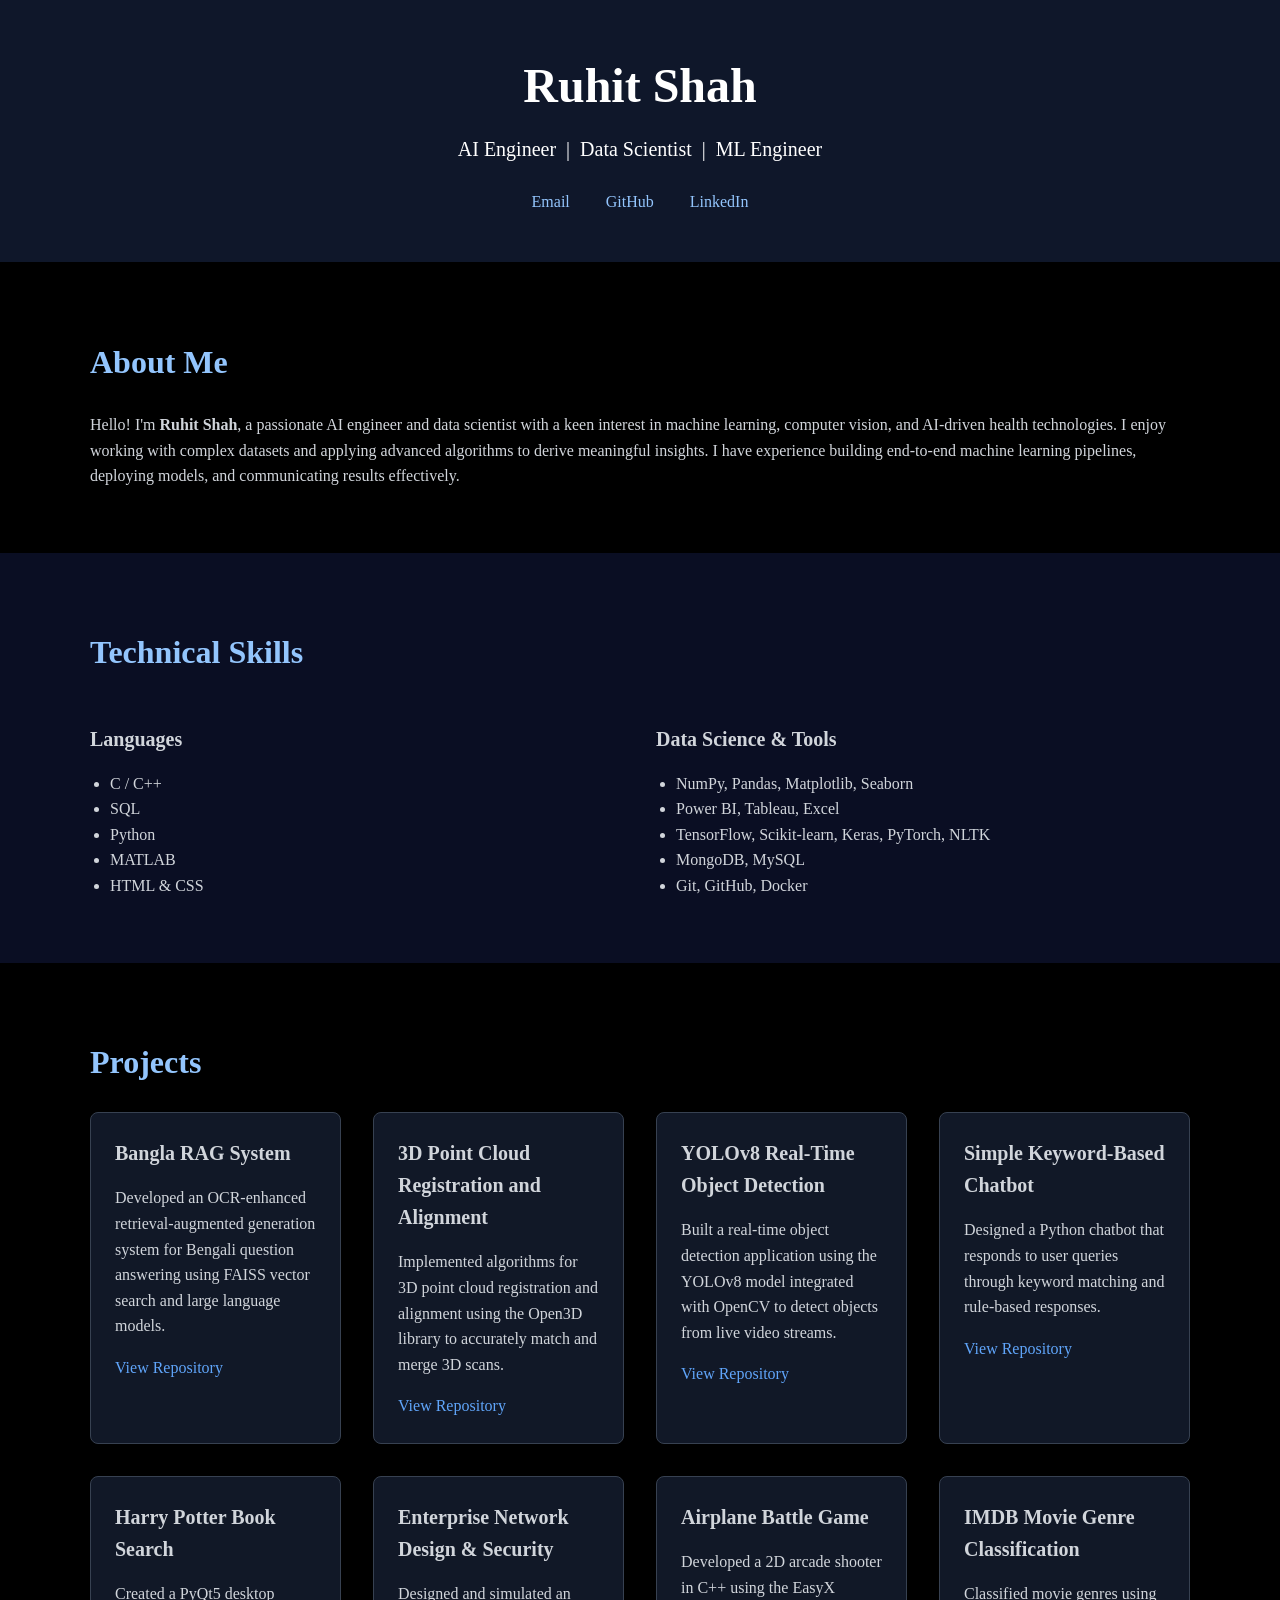
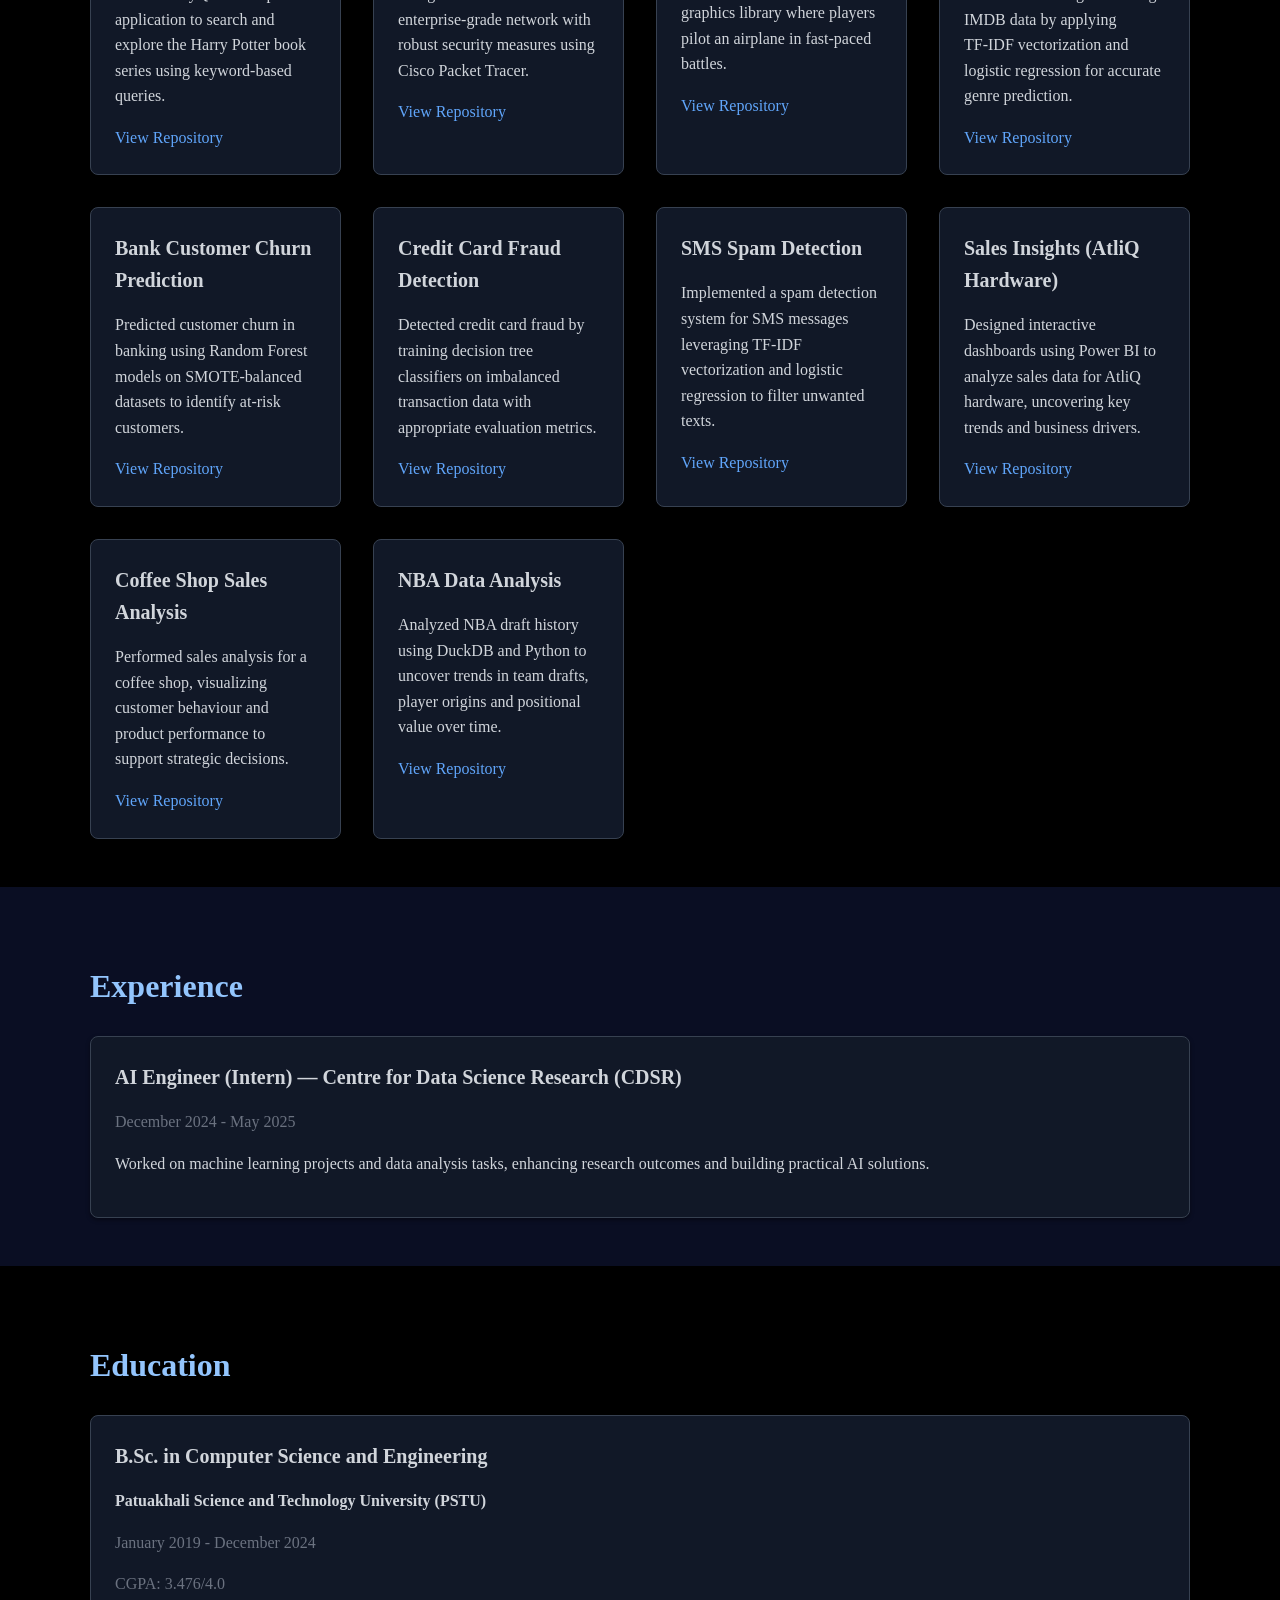
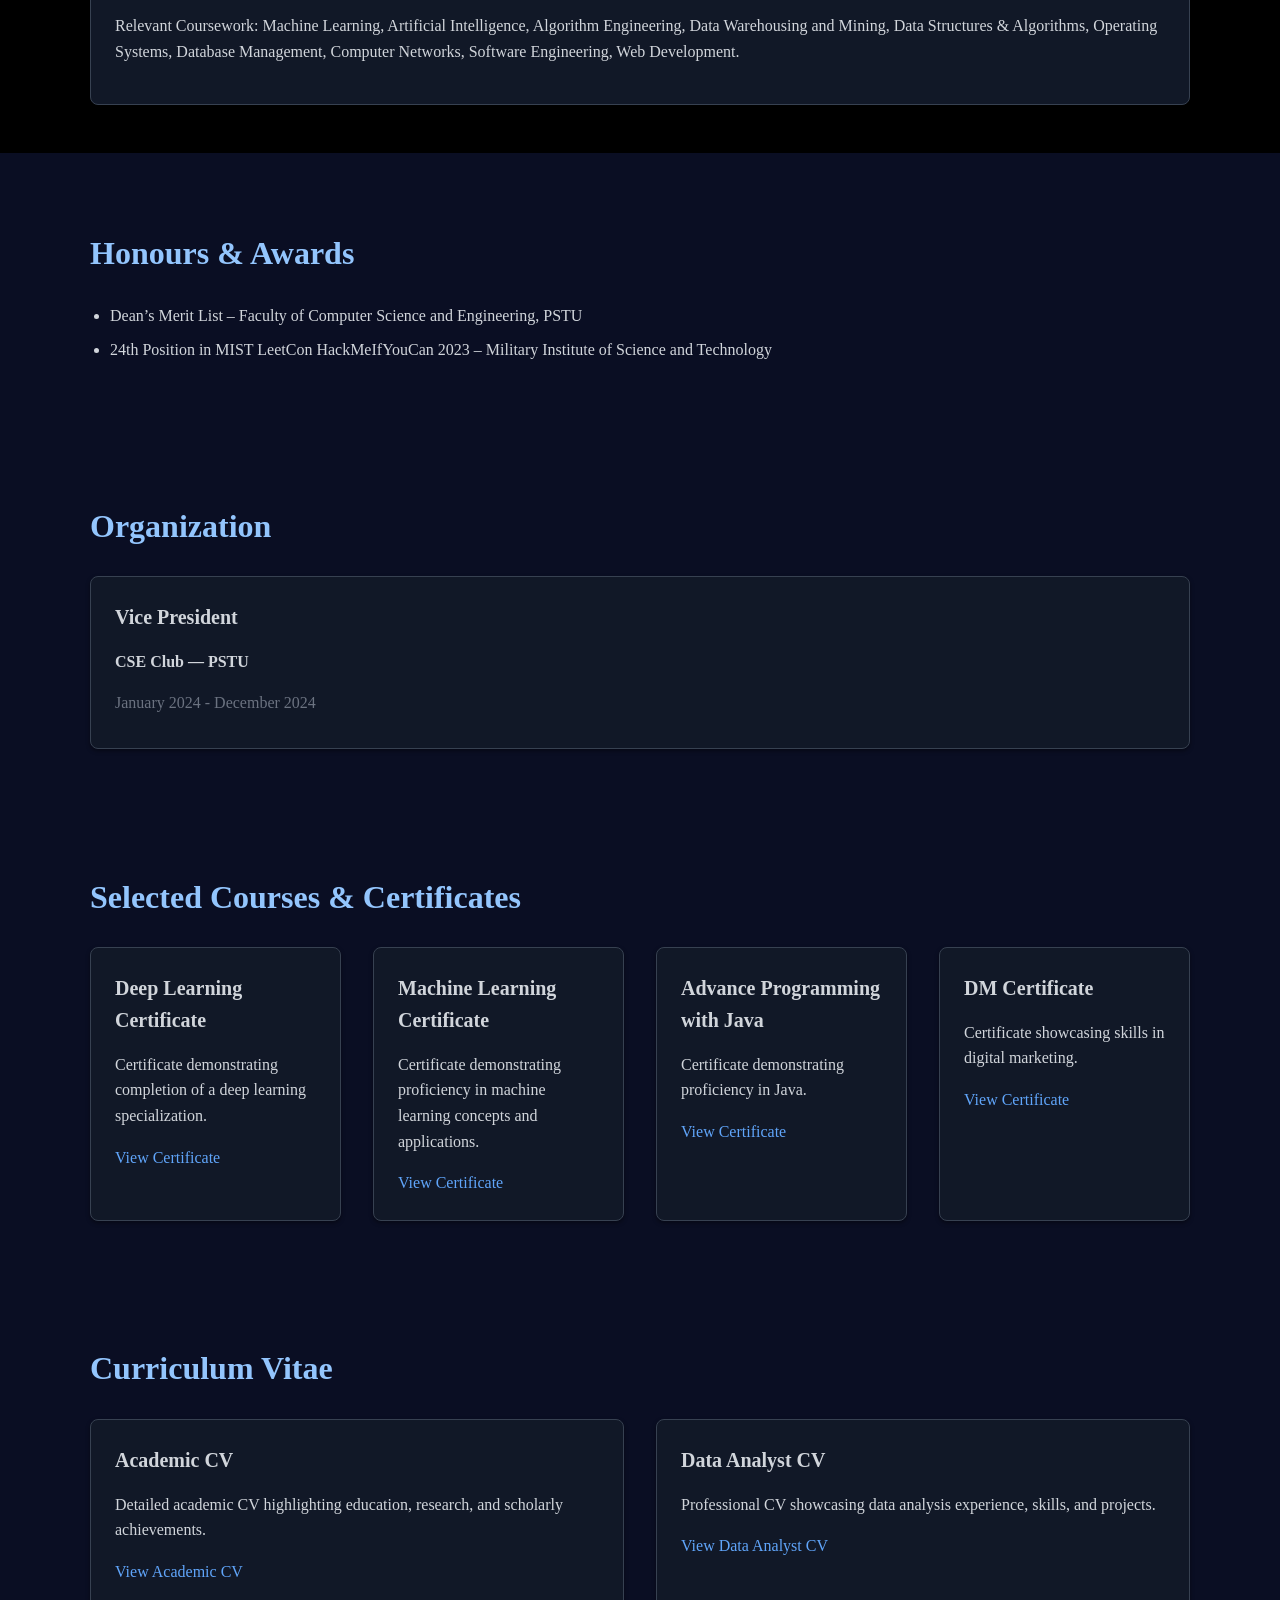
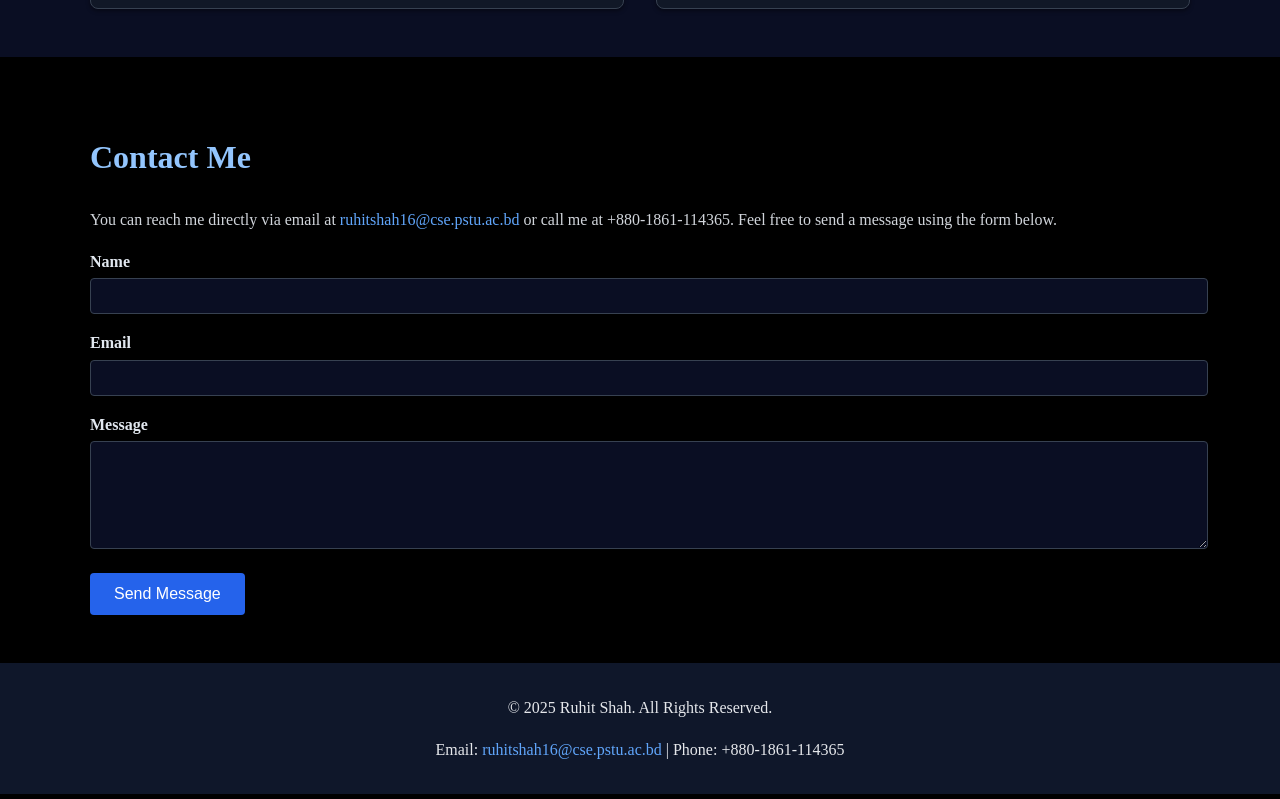
==== index.html @ ae0d6612 "Add files via upload" ====
<!DOCTYPE html>
<html lang="en">
<head>
  <meta charset="UTF-8">
  <meta name="viewport" content="width=device-width, initial-scale=1.0">
  <title>Ruhit Shah - Portfolio</title>
  <!-- Custom Stylesheet -->
  <link rel="stylesheet" href="style.css">
</head>
<body>
  <!-- Header -->
  <header>
    <div class="container">
      <h1>Ruhit Shah</h1>
      <p class="subtitle">AI Engineer &nbsp;|&nbsp; Data Scientist &nbsp;|&nbsp; ML Engineer</p>
      <div class="links">
        <a href="mailto:ruhitshah16@cse.pstu.ac.bd">Email</a>
        <a href="https://github.com/ruhitshah" target="_blank">GitHub</a>
        <!-- Replace with your LinkedIn URL if available -->
        <a href="https://www.linkedin.com/in/ruhit-shah-898071294/" target="_blank">LinkedIn</a>
      </div>
    </div>
  </header>

  <!-- About Section -->
  <section id="about">
    <div class="container">
      <h2>About Me</h2>
      <p>
        Hello! I'm <strong>Ruhit Shah</strong>, a passionate AI engineer and data scientist with a keen interest in machine learning, computer vision,
        and AI-driven health technologies. I enjoy working with complex datasets and applying advanced algorithms to derive meaningful insights.
        I have experience building end‑to‑end machine learning pipelines, deploying models, and communicating results effectively.
      </p>
    </div>
  </section>

  <!-- Skills Section -->
  <section id="skills" class="section-bg">
    <div class="container">
      <h2>Technical Skills</h2>
      <div class="skills-grid">
        <div>
          <h3>Languages</h3>
          <ul>
            <li>C / C++</li>
            <li>SQL</li>
            <li>Python</li>
            <li>MATLAB</li>
            <li>HTML &amp; CSS</li>
          </ul>
        </div>
        <div>
          <h3>Data Science &amp; Tools</h3>
          <ul>
            <li>NumPy, Pandas, Matplotlib, Seaborn</li>
            <li>Power BI, Tableau, Excel</li>
            <li>TensorFlow, Scikit‑learn, Keras, PyTorch, NLTK</li>
            <li>MongoDB, MySQL</li>
            <li>Git, GitHub, Docker</li>
          </ul>
        </div>
      </div>
    </div>
  </section>

  <!-- Projects Section -->
  <section id="projects">
    <div class="container">
      <h2>Projects</h2>
      <div class="project-grid">
        <!-- Updated project list in ascending order -->
        <!-- 1. Bangla RAG System – OCR‑Enhanced Bengali Question Answering with FAISS and LLMs -->
        <div class="project-card">
          <h3>Bangla RAG System</h3>
          <p>Developed an OCR‑enhanced retrieval‑augmented generation system for Bengali question answering using FAISS vector search and large language models.</p>
          <a href="https://github.com/ruhitshah/BanglaRAGSystem" target="_blank">View Repository</a>
        </div>
        <!-- 2. 3D Point Cloud Registration and Alignment Using Open3D -->
        <div class="project-card">
          <h3>3D Point Cloud Registration and Alignment</h3>
          <p>Implemented algorithms for 3D point cloud registration and alignment using the Open3D library to accurately match and merge 3D scans.</p>
          <a href="https://github.com/ruhitshah/Machine_Learning_Projects/tree/main/3D%20Point%20Cloud%20Registration%20and%20Alignment%20Using%20Open3D" target="_blank">View Repository</a>
        </div>
        <!-- 3. YOLOv8 Real‑Time Object Detection with OpenCV -->
        <div class="project-card">
          <h3>YOLOv8 Real‑Time Object Detection</h3>
          <p>Built a real‑time object detection application using the YOLOv8 model integrated with OpenCV to detect objects from live video streams.</p>
          <a href="https://github.com/ruhitshah/Machine_Learning_Projects/tree/main/RealTimeObjectDetection" target="_blank">View Repository</a>
        </div>
        <!-- 4. Simple Keyword‑Based Chatbot in Python -->
        <div class="project-card">
          <h3>Simple Keyword‑Based Chatbot</h3>
          <p>Designed a Python chatbot that responds to user queries through keyword matching and rule‑based responses.</p>
          <a href="https://github.com/ruhitshah/PythonProjects/tree/main/ChatbotUsingPython" target="_blank">View Repository</a>
        </div>
        <!-- 5. Harry Potter Book Search – PyQt5 Desktop Keyword Finder -->
        <div class="project-card">
          <h3>Harry Potter Book Search</h3>
          <p>Created a PyQt5 desktop application to search and explore the Harry Potter book series using keyword‑based queries.</p>
          <a href="https://github.com/ruhitshah/PythonProjects/tree/main/HarryPorterSearch" target="_blank">View Repository</a>
        </div>
        <!-- 6. Enterprise Network Design and Security Implementation using Cisco Packet Tracer -->
        <div class="project-card">
          <h3>Enterprise Network Design &amp; Security</h3>
          <p>Designed and simulated an enterprise‑grade network with robust security measures using Cisco Packet Tracer.</p>
          <a href="https://github.com/ruhitshah/NetworkingProjects" target="_blank">View Repository</a>
        </div>
        <!-- 7. Airplane Battle Game – EasyX‑Based 2D C++ Arcade Shooter -->
        <div class="project-card">
          <h3>Airplane Battle Game</h3>
          <p>Developed a 2D arcade shooter in C++ using the EasyX graphics library where players pilot an airplane in fast‑paced battles.</p>
          <a href="https://github.com/ruhitshah/2D_Games" target="_blank">View Repository</a>
        </div>
        <!-- 8. IMDB Movie Genre Classification – TF‑IDF and Logistic Regression -->
        <div class="project-card">
          <h3>IMDB Movie Genre Classification</h3>
          <p>Classified movie genres using IMDB data by applying TF‑IDF vectorization and logistic regression for accurate genre prediction.</p>
          <a href="https://github.com/ruhitshah/Machine_Learning_Projects/tree/main/MovieGenreClassification" target="_blank">View Repository</a>
        </div>
        <!-- 9. Bank Customer Churn Prediction Using Random Forest and SMOTE -->
        <div class="project-card">
          <h3>Bank Customer Churn Prediction</h3>
          <p>Predicted customer churn in banking using Random Forest models on SMOTE‑balanced datasets to identify at‑risk customers.</p>
          <a href="https://github.com/ruhitshah" target="_blank">View Repository</a>
        </div>
        <!-- 10. Credit Card Fraud Detection Using Decision Tree Classifier -->
        <div class="project-card">
          <h3>Credit Card Fraud Detection</h3>
          <p>Detected credit card fraud by training decision tree classifiers on imbalanced transaction data with appropriate evaluation metrics.</p>
          <a href="https://github.com/ruhitshah" target="_blank">View Repository</a>
        </div>
        <!-- 11. SMS Spam Detection using TF‑IDF and Logistic Regression -->
        <div class="project-card">
          <h3>SMS Spam Detection</h3>
          <p>Implemented a spam detection system for SMS messages leveraging TF‑IDF vectorization and logistic regression to filter unwanted texts.</p>
          <a href="https://github.com/ruhitshah" target="_blank">View Repository</a>
        </div>
        <!-- 12. Sales Insights (AtliQ Hardware) -->
        <div class="project-card">
          <h3>Sales Insights (AtliQ Hardware)</h3>
          <p>Designed interactive dashboards using Power BI to analyze sales data for AtliQ hardware, uncovering key trends and business drivers.</p>
          <a href="https://github.com/ruhitshah" target="_blank">View Repository</a>
        </div>
        <!-- 13. Coffee Shop Sales Analysis -->
        <div class="project-card">
          <h3>Coffee Shop Sales Analysis</h3>
          <p>Performed sales analysis for a coffee shop, visualizing customer behaviour and product performance to support strategic decisions.</p>
          <a href="https://github.com/ruhitshah" target="_blank">View Repository</a>
        </div>
        <!-- 14. NBA Data Analysis -->
        <div class="project-card">
          <h3>NBA Data Analysis</h3>
          <p>Analyzed NBA draft history using DuckDB and Python to uncover trends in team drafts, player origins and positional value over time.</p>
          <a href="https://github.com/ruhitshah" target="_blank">View Repository</a>
        </div>
      </div>
    </div>
  </section>

  <!-- Experience Section -->
  <section id="experience" class="section-bg">
    <div class="container">
      <h2>Experience</h2>
      <div class="experience-card">
        <h3>AI Engineer (Intern) — Centre for Data Science Research (CDSR)</h3>
        <p class="date">December 2024 - May 2025</p>
        <p>Worked on machine learning projects and data analysis tasks, enhancing research outcomes and building practical AI solutions.</p>
      </div>
    </div>
  </section>

  <!-- Education Section -->
  <section id="education">
    <div class="container">
      <h2>Education</h2>
      <div class="education-card">
        <h3>B.Sc. in Computer Science and Engineering</h3>
        <p class="institution">Patuakhali Science and Technology University (PSTU)</p>
        <p class="date">January 2019 - December 2024</p>
        <p class="date">CGPA: 3.476/4.0</p>
        <p>Relevant Coursework: Machine Learning, Artificial Intelligence, Algorithm Engineering, Data Warehousing and Mining, Data Structures &amp; Algorithms, Operating Systems, Database Management, Computer Networks, Software Engineering, Web Development.</p>
      </div>
    </div>
  </section>

  <!-- Awards Section -->
  <section id="awards" class="section-bg">
    <div class="container">
      <h2>Honours &amp; Awards</h2>
      <ul class="awards-list">
        <li>Dean’s Merit List – Faculty of Computer Science and Engineering, PSTU</li>
        <li>24th Position in MIST LeetCon HackMeIfYouCan 2023 – Military Institute of Science and Technology</li>
      </ul>
    </div>
  </section>

  <!-- Organization Section -->
  <section id="organization" class="section-bg">
    <div class="container">
      <h2>Organization</h2>
      <div class="education-card">
        <h3>Vice President</h3>
        <p class="institution">CSE Club — PSTU</p>
        <p class="date">January 2024 - December 2024</p>
      </div>
    </div>
  </section>



  <!-- Selected Courses & Certificates Section -->
  <section id="certificates" class="section-bg">
    <div class="container">
      <h2>Selected Courses &amp; Certificates</h2>
      <div class="project-grid">
        <div class="project-card">
          <h3>Deep Learning Certificate</h3>
          <p>Certificate demonstrating completion of a deep learning specialization.</p>
          <a href="deep_learning_certificate.pdf" target="_blank">View Certificate</a>
        </div>
        <div class="project-card">
          <h3>Machine Learning Certificate</h3>
          <p>Certificate demonstrating proficiency in machine learning concepts and applications.</p>
          <a href="machine_learning_certificate.pdf" target="_blank">View Certificate</a>
        </div>
        <div class="project-card">
          <h3>Advance Programming with Java</h3>
          <p>Certificate demonstrating proficiency in Java.</p>
          <a href="EDGE_Certificate.pdf" target="_blank">View Certificate</a>
        </div>
        <div class="project-card">
          <h3>DM Certificate</h3>
          <p>Certificate showcasing skills in digital marketing.</p>
          <a href="dm_certificate.pdf" target="_blank">View Certificate</a>
        </div>
      </div>
    </div>
  </section>

  <!-- CV Section -->
  <section id="cv" class="section-bg">
    <div class="container">
      <h2>Curriculum Vitae</h2>
      <div class="project-grid">
        <div class="project-card">
          <h3>Academic CV</h3>
          <p>Detailed academic CV highlighting education, research, and scholarly achievements.</p>
          <a href="academic_cv.pdf" target="_blank">View Academic CV</a>
        </div>
        <div class="project-card">
          <h3>Data Analyst CV</h3>
          <p>Professional CV showcasing data analysis experience, skills, and projects.</p>
          <a href="data_analyst_cv.pdf" target="_blank">View Data Analyst CV</a>
        </div>
      </div>
    </div>
  </section>

  <!-- Contact Section -->
  <section id="contact">
    <div class="container">
      <h2>Contact Me</h2>
      <p class="contact-info">You can reach me directly via email at <a href="mailto:ruhitshah16@cse.pstu.ac.bd">ruhitshah16@cse.pstu.ac.bd</a> or call me at +880-1861-114365. Feel free to send a message using the form below.</p>
      <form action="mailto:ruhitshah16@cse.pstu.ac.bd" method="post" enctype="text/plain">
        <div class="form-group">
          <label for="name">Name</label>
          <input type="text" id="name" name="name" required>
        </div>
        <div class="form-group">
          <label for="email">Email</label>
          <input type="email" id="email" name="email" required>
        </div>
        <div class="form-group">
          <label for="message">Message</label>
          <textarea id="message" name="message" rows="5" required></textarea>
        </div>
        <button type="submit">Send Message</button>
      </form>
    </div>
  </section>

  <!-- Footer -->
  <footer>
    <p>&copy; 2025 Ruhit Shah. All Rights Reserved.</p>
    <p>Email: <a href="mailto:ruhitshah16@cse.pstu.ac.bd">ruhitshah16@cse.pstu.ac.bd</a> | Phone: +880-1861-114365</p>
  </footer>
</body>
</html>
---- style.css ----
/* Base Styles */
body {
  margin: 0;
  font-family: "Times New Roman", Times, serif;
  background-color: #000;
  color: #d1d5db;
  line-height: 1.6;
}

/* Container */
.container {
  max-width: 1100px;
  margin: 0 auto;
  padding: 0 1rem;
}

/* Header */
header {
  background-color: #0f172a; /* dark blue */
  color: #ffffff;
  padding: 3rem 0;
  text-align: center;
}
header h1 {
  margin: 0;
  font-size: 3rem;
}
header .subtitle {
  margin-top: 0.5rem;
  font-size: 1.25rem;
}
header .links {
  margin-top: 1.5rem;
}
header .links a {
  color: #93c5fd;
  margin: 0 1rem;
  text-decoration: none;
  font-size: 1rem;
}
header .links a:hover {
  text-decoration: underline;
}

/* Section Styles */
section {
  padding: 3rem 0;
}
.section-bg {
  background-color: #0a0e23; /* dark background variation */
}
section h2 {
  font-size: 2rem;
  color: #93c5fd;
  margin-bottom: 1.5rem;
}
section h3 {
  font-size: 1.25rem;
  margin-bottom: 0.5rem;
}

/* Skills Grid */
.skills-grid {
  display: flex;
  flex-wrap: wrap;
  gap: 2rem;
}
.skills-grid div {
  flex: 1 1 45%;
}
.skills-grid ul {
  padding-left: 1.25rem;
}

/* Projects */
.project-grid {
  display: grid;
  grid-template-columns: repeat(auto-fit, minmax(250px, 1fr));
  gap: 2rem;
}
.project-card {
  background-color: #111827;
  border-radius: 0.5rem;
  border: 1px solid #374151;
  box-shadow: 0 2px 4px rgba(0, 0, 0, 0.4);
  padding: 1.5rem;
}
.project-card h3 {
  margin-top: 0;
  font-size: 1.25rem;
}
.project-card a {
  color: #60a5fa; /* light blue */
  text-decoration: none;
}
.project-card a:hover {
  text-decoration: underline;
}

/* Experience & Education Cards */
.experience-card,
.education-card {
  background-color: #111827;
  border-radius: 0.5rem;
  border: 1px solid #374151;
  box-shadow: 0 2px 4px rgba(0, 0, 0, 0.4);
  padding: 1.5rem;
}
.experience-card h3,
.education-card h3 {
  margin-top: 0;
  font-size: 1.25rem;
}
.institution {
  font-weight: bold;
}
.date {
  color: #6b7280; /* gray-500 */
  margin-bottom: 0.5rem;
}

/* Awards List */
.awards-list {
  list-style-type: disc;
  padding-left: 1.25rem;
}
.awards-list li {
  margin-bottom: 0.5rem;
}

/* Contact Form */
form .form-group {
  margin-bottom: 1rem;
}
form label {
  display: block;
  margin-bottom: 0.25rem;
  font-weight: bold;
  color: #e2e8f0;
}
form input,
form textarea {
  width: 100%;
  padding: 0.5rem;
  border: 1px solid #374151;
  border-radius: 0.25rem;
  font-size: 1rem;
  background-color: #0a0e23;
  color: #e5e7eb;
}
form textarea {
  resize: vertical;
}
form button {
  display: inline-block;
  background-color: #2563eb;
  color: #fff;
  padding: 0.75rem 1.5rem;
  border: none;
  border-radius: 0.25rem;
  font-size: 1rem;
  cursor: pointer;
}
form button:hover {
  background-color: #1e3a8a;
}

/* Footer */
footer {
  background-color: #0f172a;
  color: #e5e7eb;
  text-align: center;
  padding: 1rem 0;
}

/* Footer links */
footer a {
  color: #60a5fa;
  text-decoration: none;
}
footer a:hover {
  text-decoration: underline;
}

/* Contact info in contact section */
.contact-info {
  margin-bottom: 1rem;
  color: #d1d5db;
}
.contact-info a {
  color: #60a5fa;
  text-decoration: none;
}
.contact-info a:hover {
  text-decoration: underline;
}
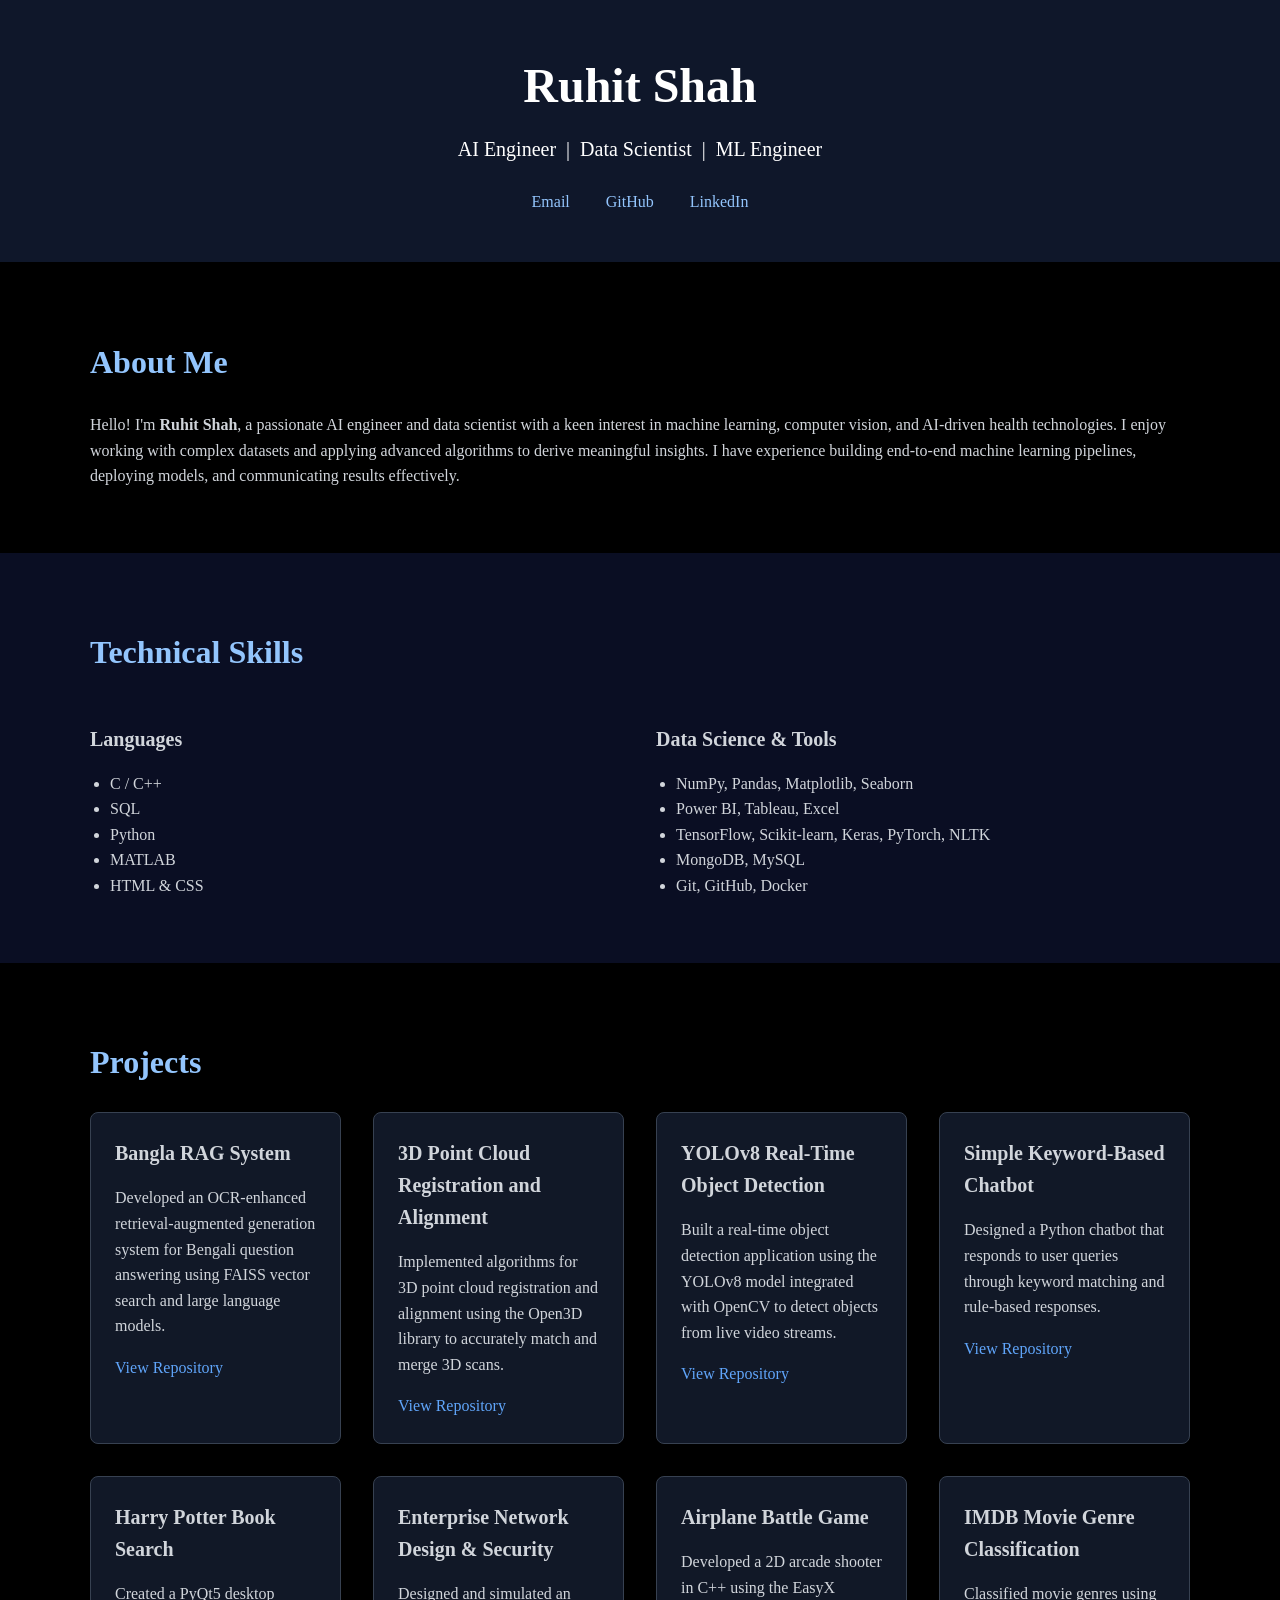
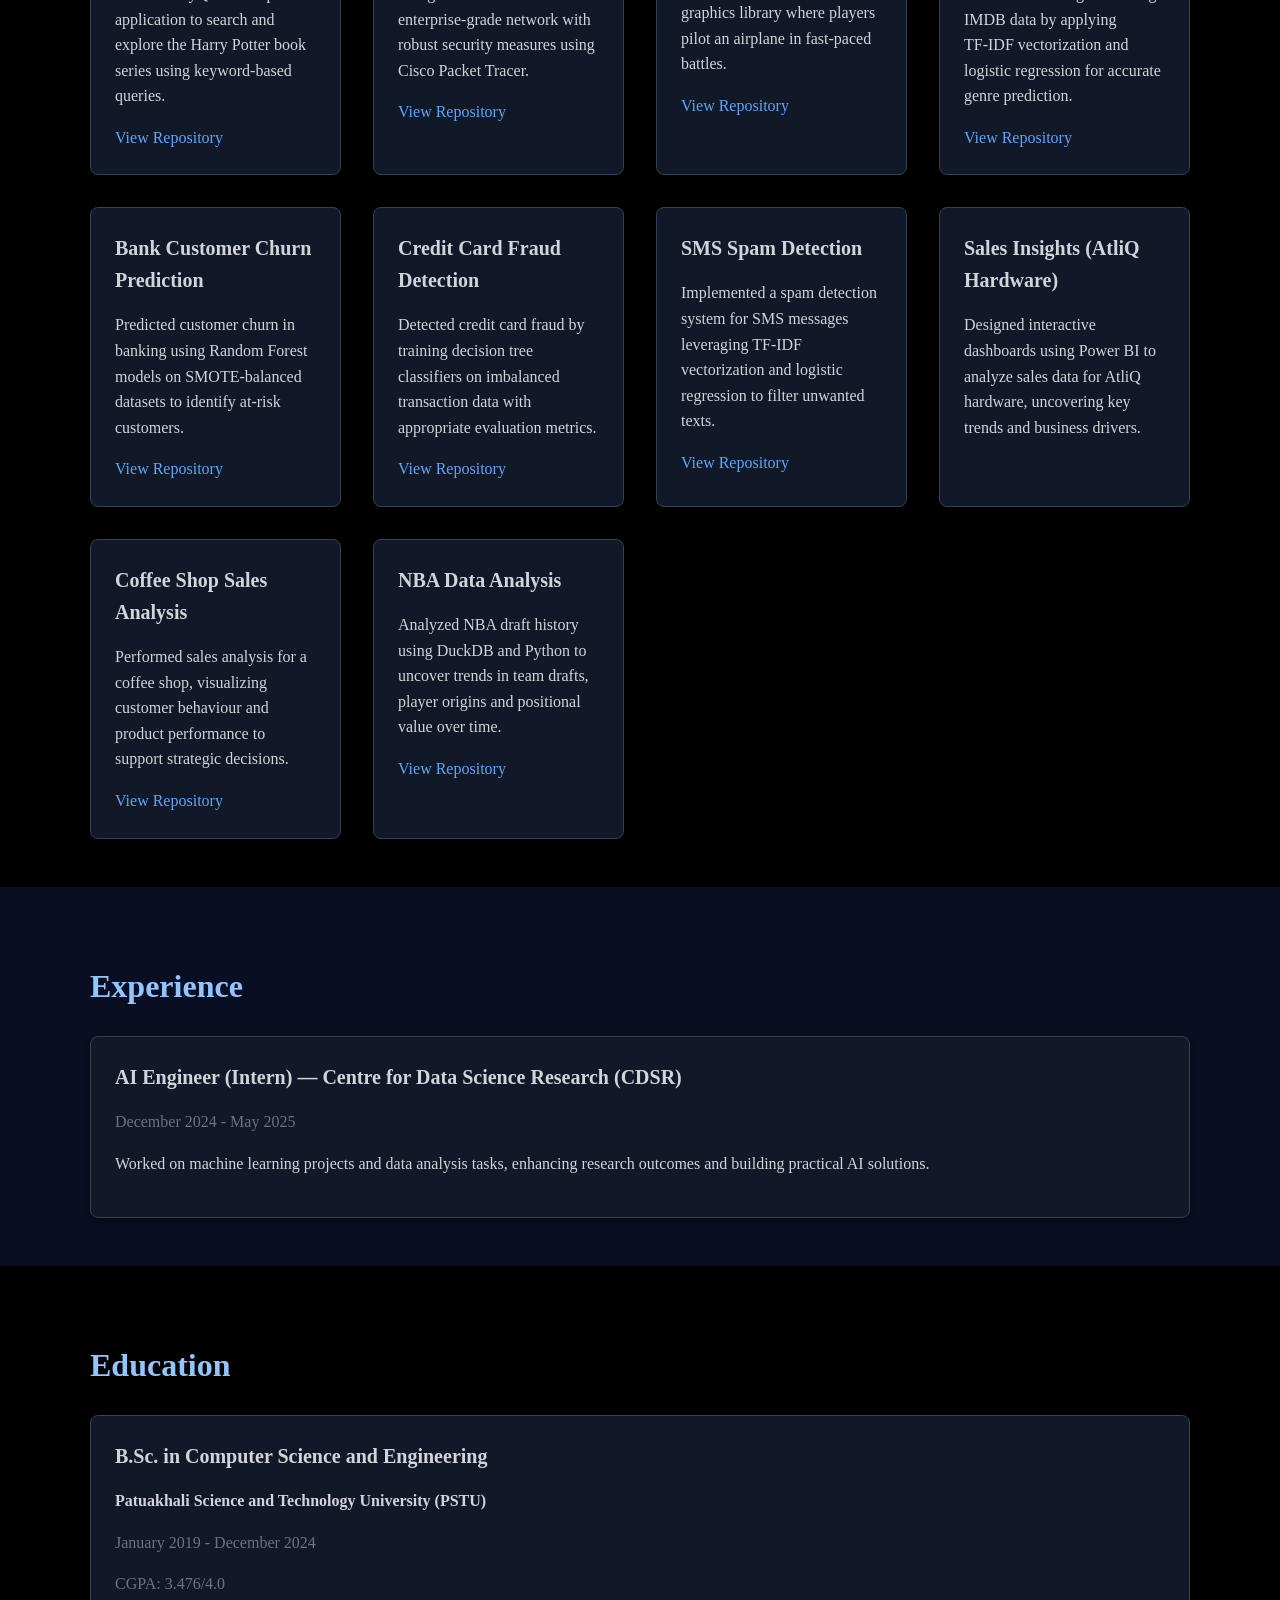
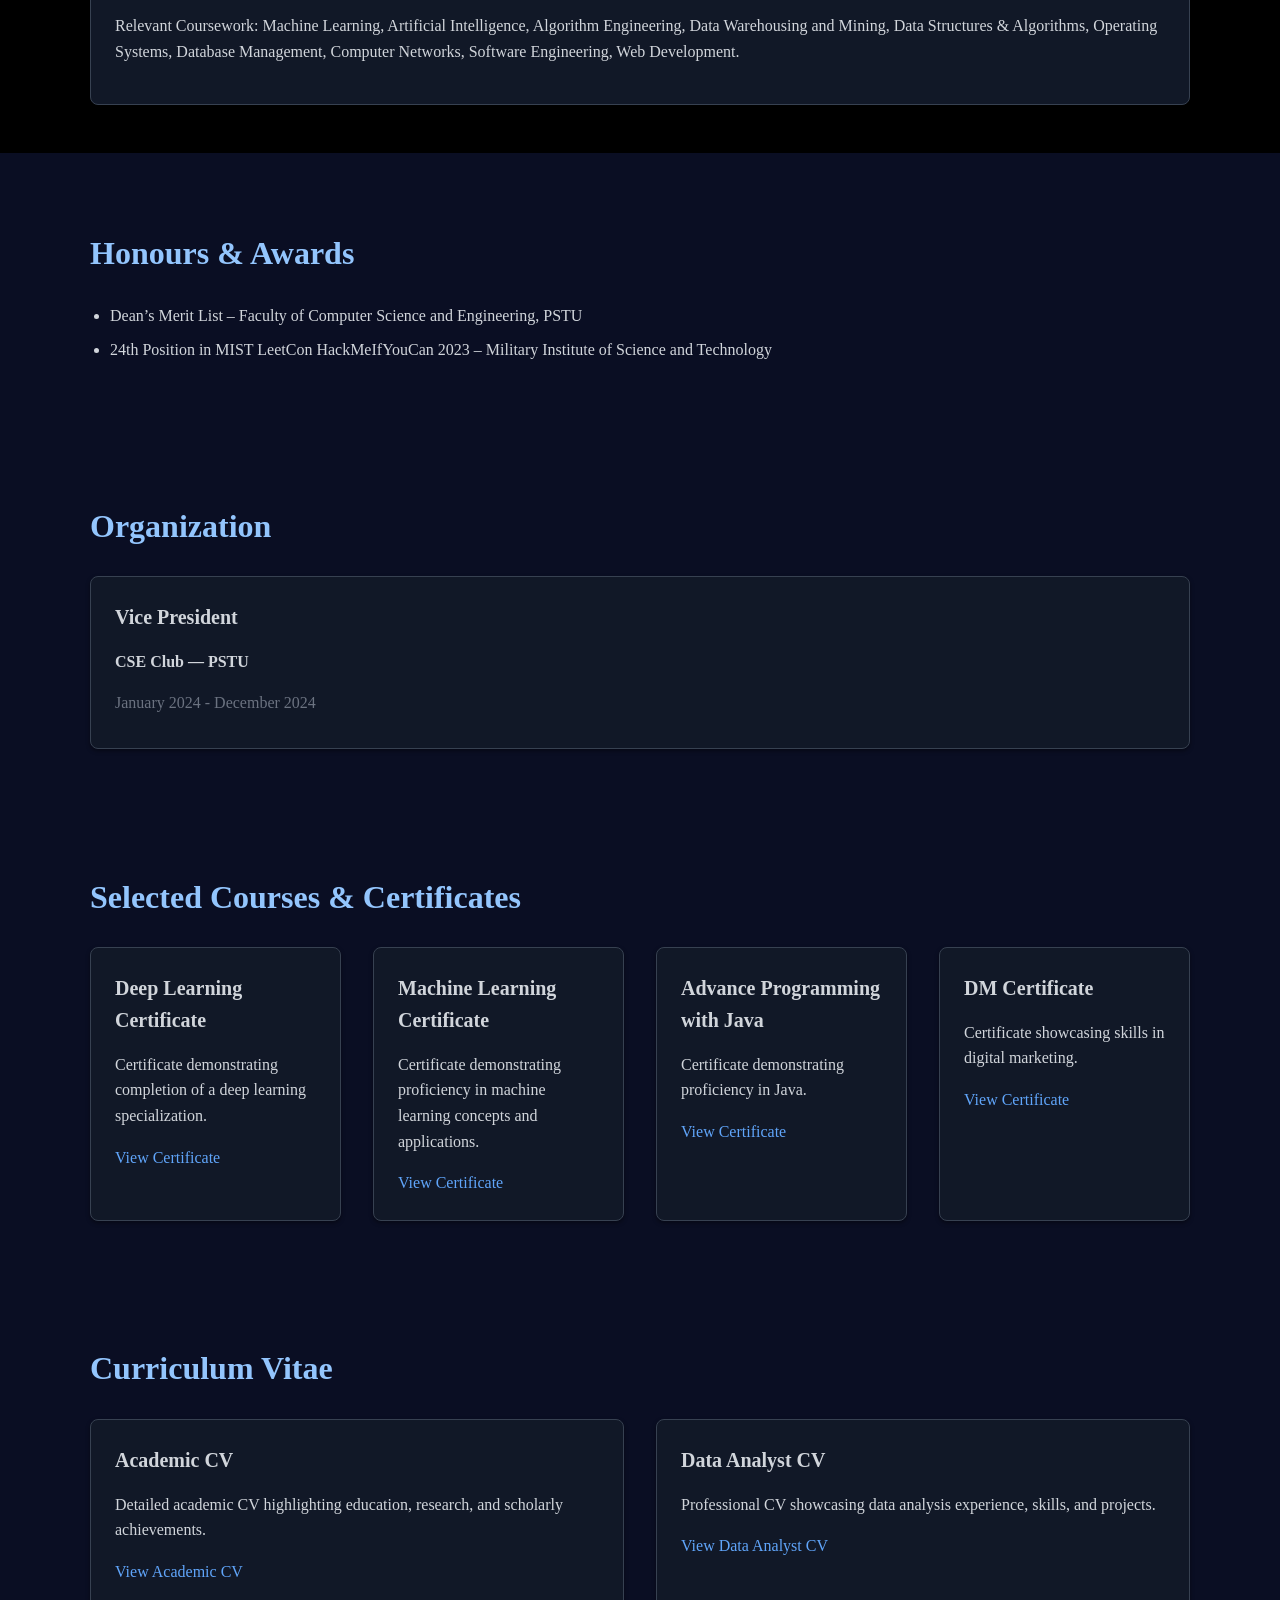
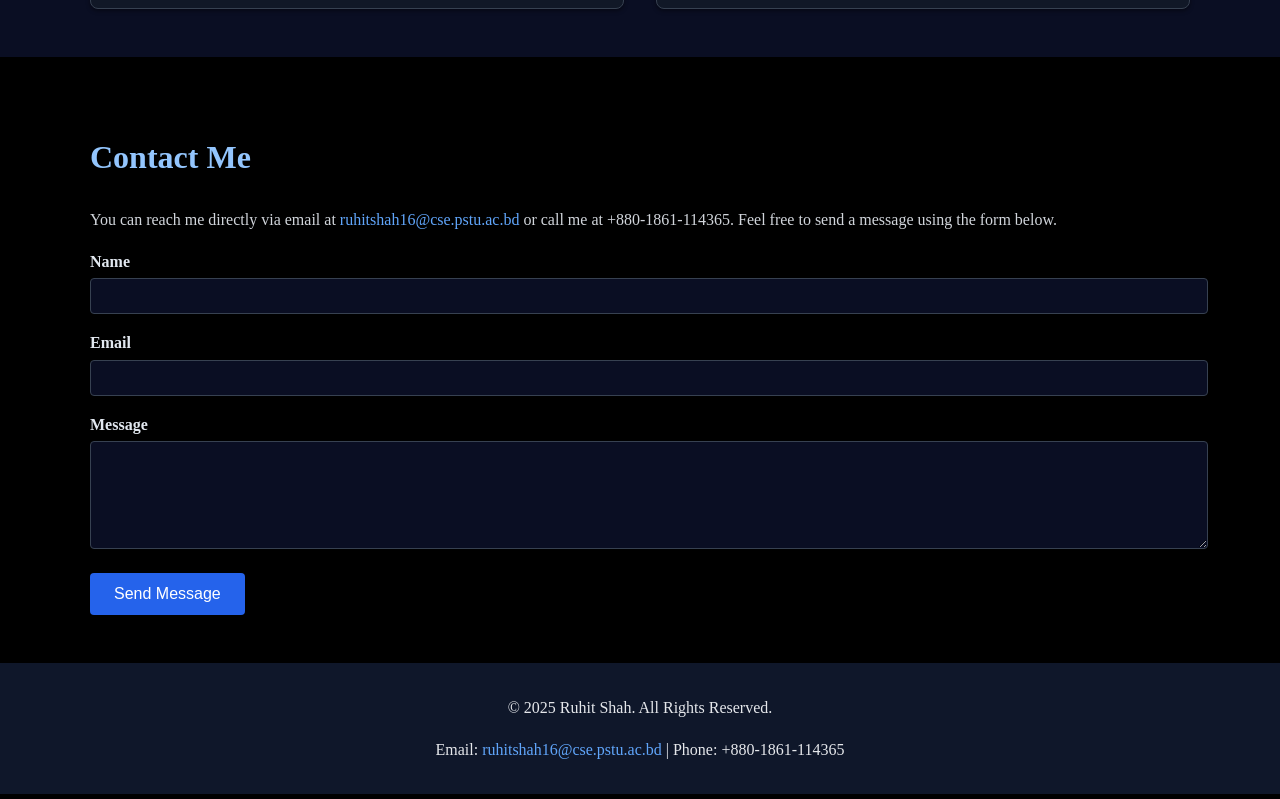
==== commit d868c450: "Update index.html" ====
--- a/index.html
+++ b/index.html
@@ -73,7 +73,7 @@
         <div class="project-card">
           <h3>Bangla RAG System</h3>
           <p>Developed an OCR‑enhanced retrieval‑augmented generation system for Bengali question answering using FAISS vector search and large language models.</p>
-          <a href="https://github.com/ruhitshah/BanglaRAGSystem" target="_blank">View Repository</a>
+          <a href="https://github.com/ruhitshah/10ms" target="_blank">View Repository</a>
         </div>
         <!-- 2. 3D Point Cloud Registration and Alignment Using Open3D -->
         <div class="project-card">
@@ -121,37 +121,37 @@
         <div class="project-card">
           <h3>Bank Customer Churn Prediction</h3>
           <p>Predicted customer churn in banking using Random Forest models on SMOTE‑balanced datasets to identify at‑risk customers.</p>
-          <a href="https://github.com/ruhitshah" target="_blank">View Repository</a>
+          <a href="https://github.com/ruhitshah/Machine_Learning_Projects/tree/main/BankCustomerChurnPrediction" target="_blank">View Repository</a>
         </div>
         <!-- 10. Credit Card Fraud Detection Using Decision Tree Classifier -->
         <div class="project-card">
           <h3>Credit Card Fraud Detection</h3>
           <p>Detected credit card fraud by training decision tree classifiers on imbalanced transaction data with appropriate evaluation metrics.</p>
-          <a href="https://github.com/ruhitshah" target="_blank">View Repository</a>
+          <a href="https://github.com/ruhitshah/Machine_Learning_Projects/tree/main/CreditCardFraudDetection" target="_blank">View Repository</a>
         </div>
         <!-- 11. SMS Spam Detection using TF‑IDF and Logistic Regression -->
         <div class="project-card">
           <h3>SMS Spam Detection</h3>
           <p>Implemented a spam detection system for SMS messages leveraging TF‑IDF vectorization and logistic regression to filter unwanted texts.</p>
-          <a href="https://github.com/ruhitshah" target="_blank">View Repository</a>
+          <a href="https://github.com/ruhitshah/Machine_Learning_Projects/tree/main/SMSSpamDetection" target="_blank">View Repository</a>
         </div>
         <!-- 12. Sales Insights (AtliQ Hardware) -->
         <div class="project-card">
           <h3>Sales Insights (AtliQ Hardware)</h3>
           <p>Designed interactive dashboards using Power BI to analyze sales data for AtliQ hardware, uncovering key trends and business drivers.</p>
-          <a href="https://github.com/ruhitshah" target="_blank">View Repository</a>
+        
         </div>
         <!-- 13. Coffee Shop Sales Analysis -->
         <div class="project-card">
           <h3>Coffee Shop Sales Analysis</h3>
           <p>Performed sales analysis for a coffee shop, visualizing customer behaviour and product performance to support strategic decisions.</p>
-          <a href="https://github.com/ruhitshah" target="_blank">View Repository</a>
+          <a href="https://github.com/ruhitshah/Machine_Learning_Projects/tree/main/CoffeeShopDataAnalysis" target="_blank">View Repository</a>
         </div>
         <!-- 14. NBA Data Analysis -->
         <div class="project-card">
           <h3>NBA Data Analysis</h3>
           <p>Analyzed NBA draft history using DuckDB and Python to uncover trends in team drafts, player origins and positional value over time.</p>
-          <a href="https://github.com/ruhitshah" target="_blank">View Repository</a>
+          <a href="https://github.com/ruhitshah/Data_Analysis_Project/blob/main/NBA_Draft-Over%20the%20Years" target="_blank">View Repository</a>
         </div>
       </div>
     </div>
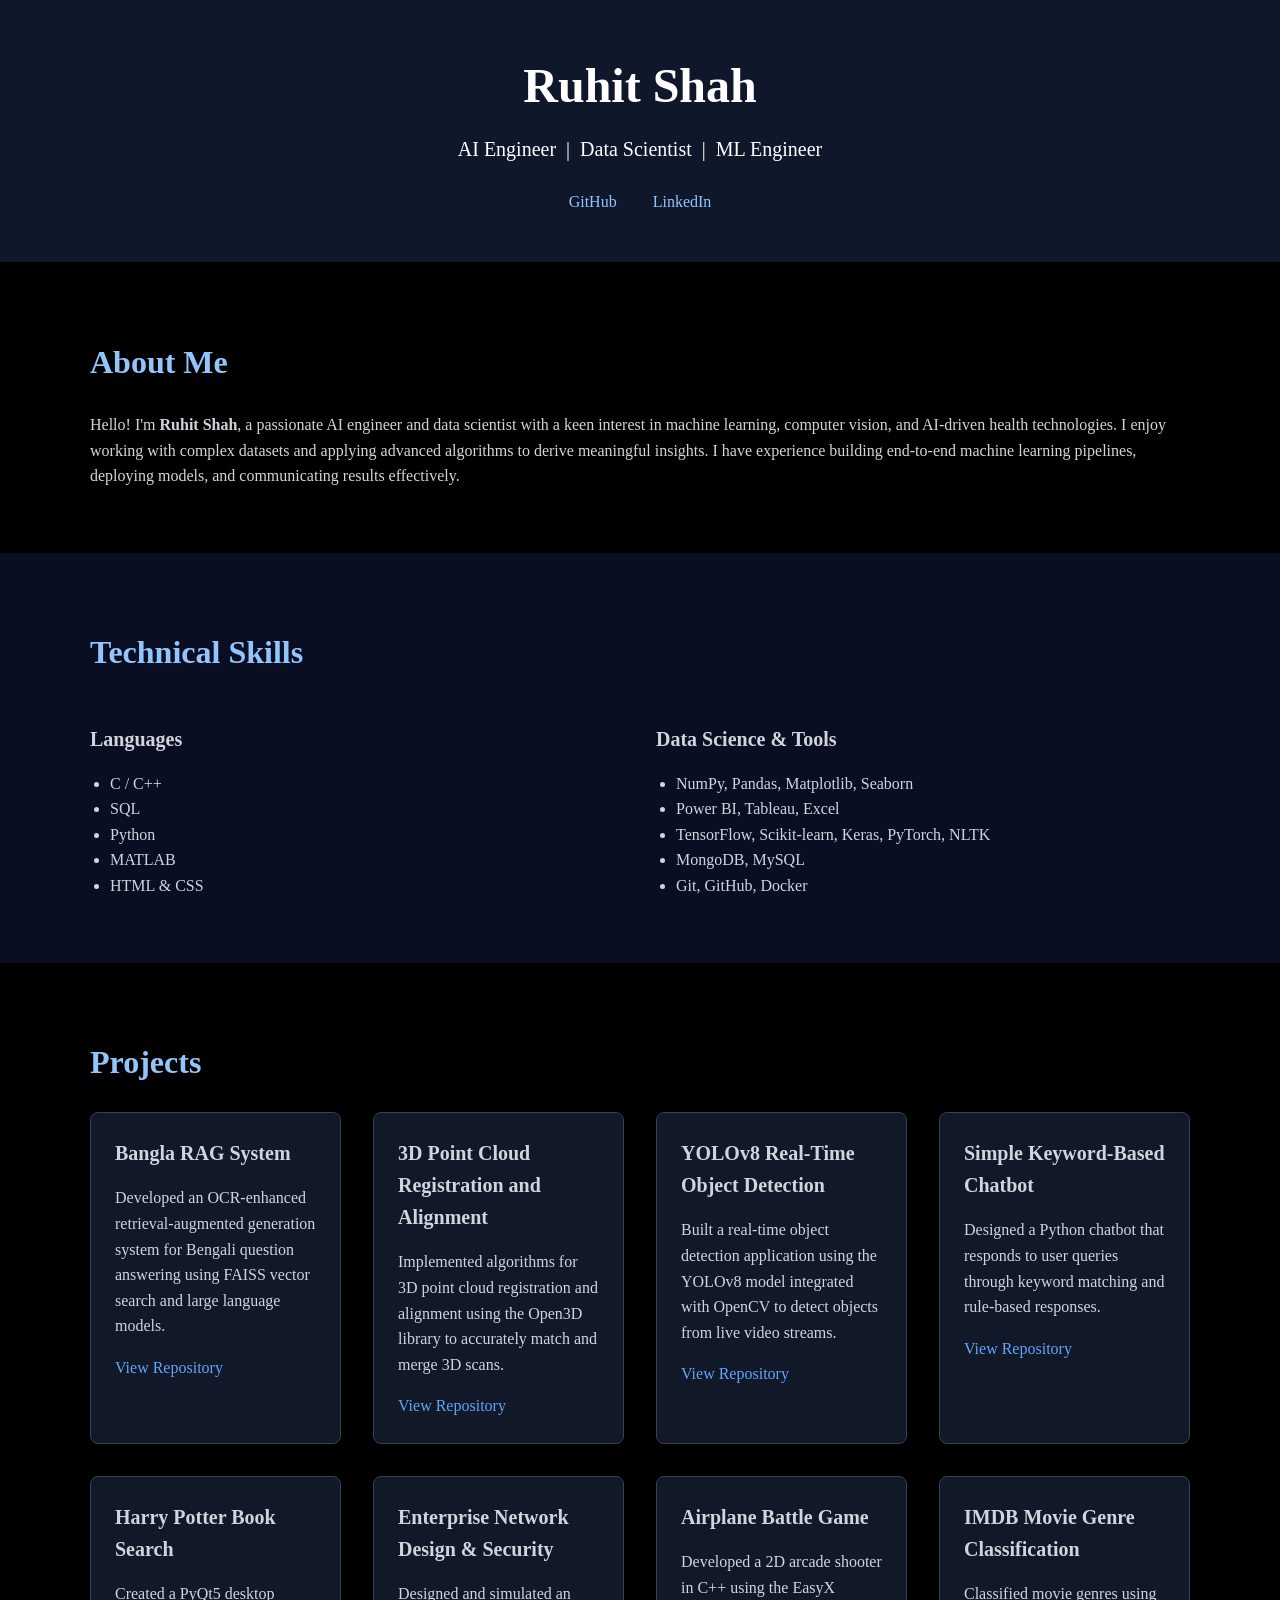
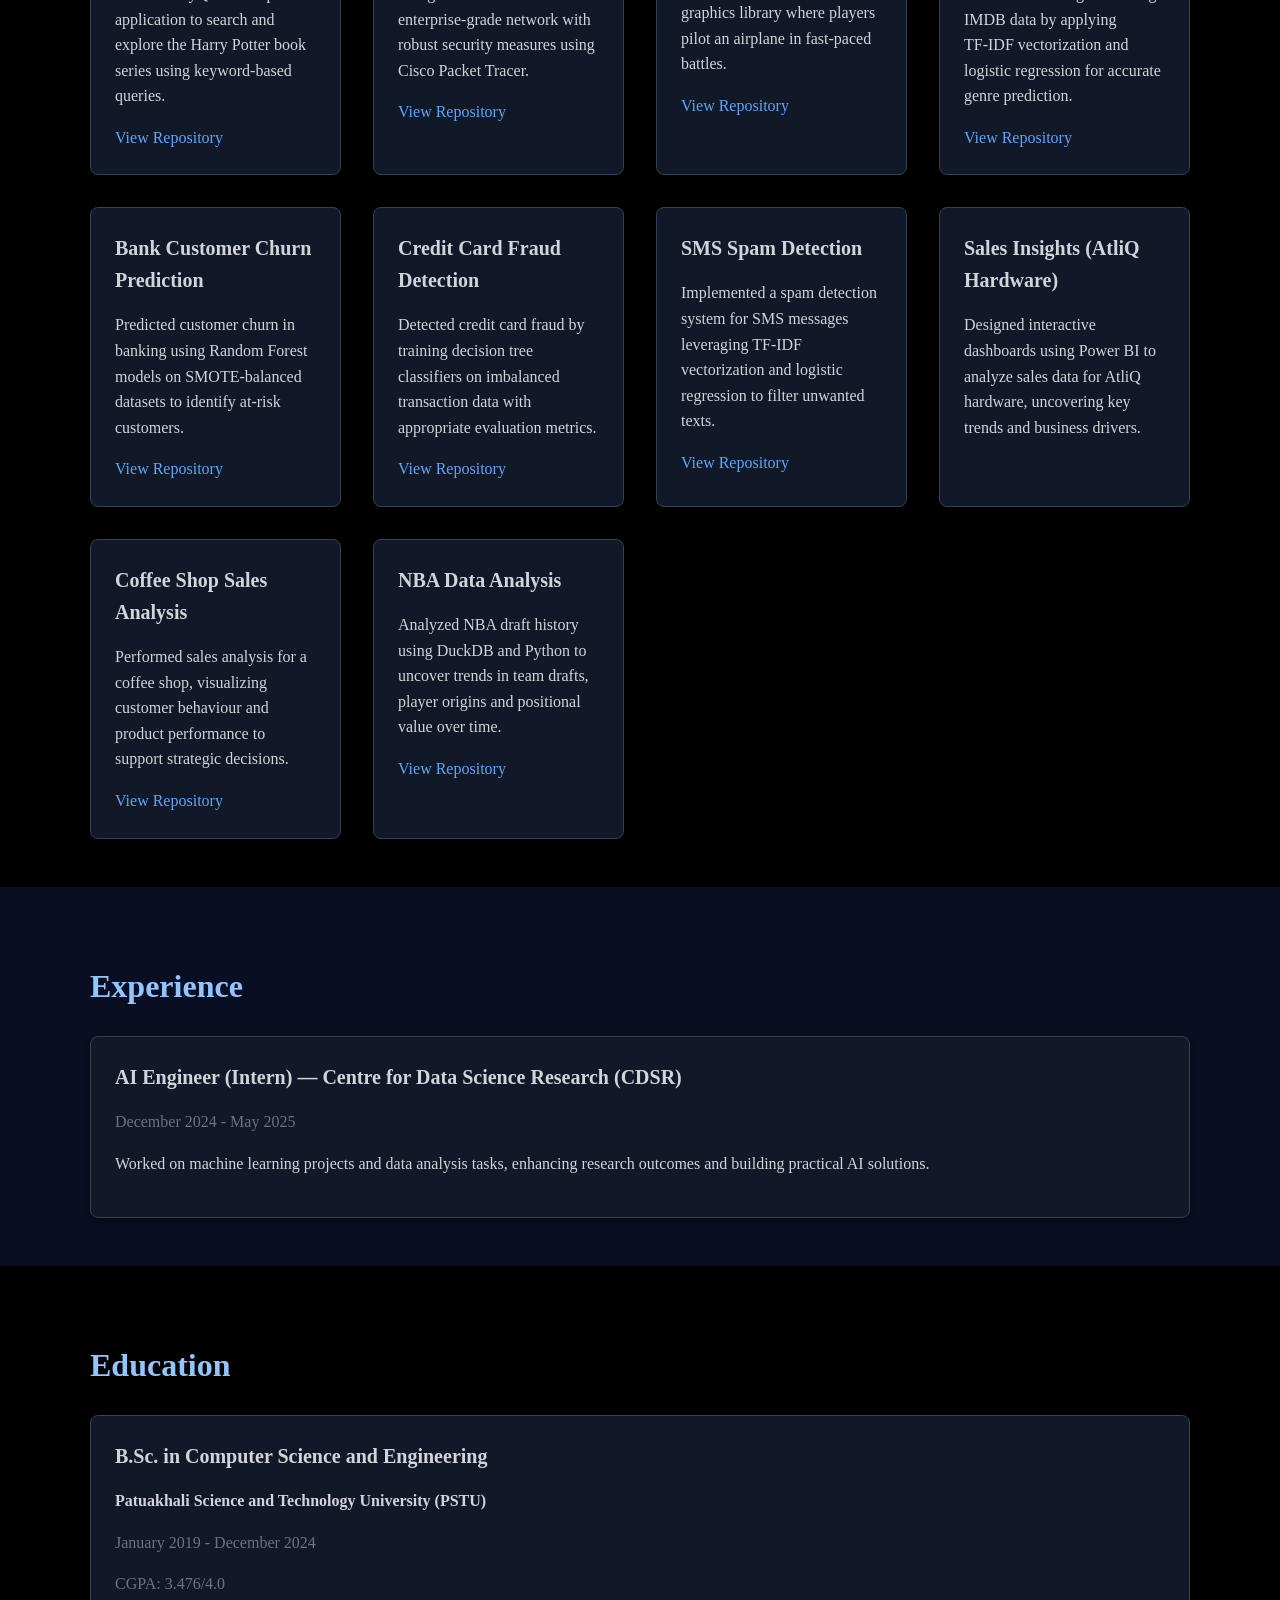
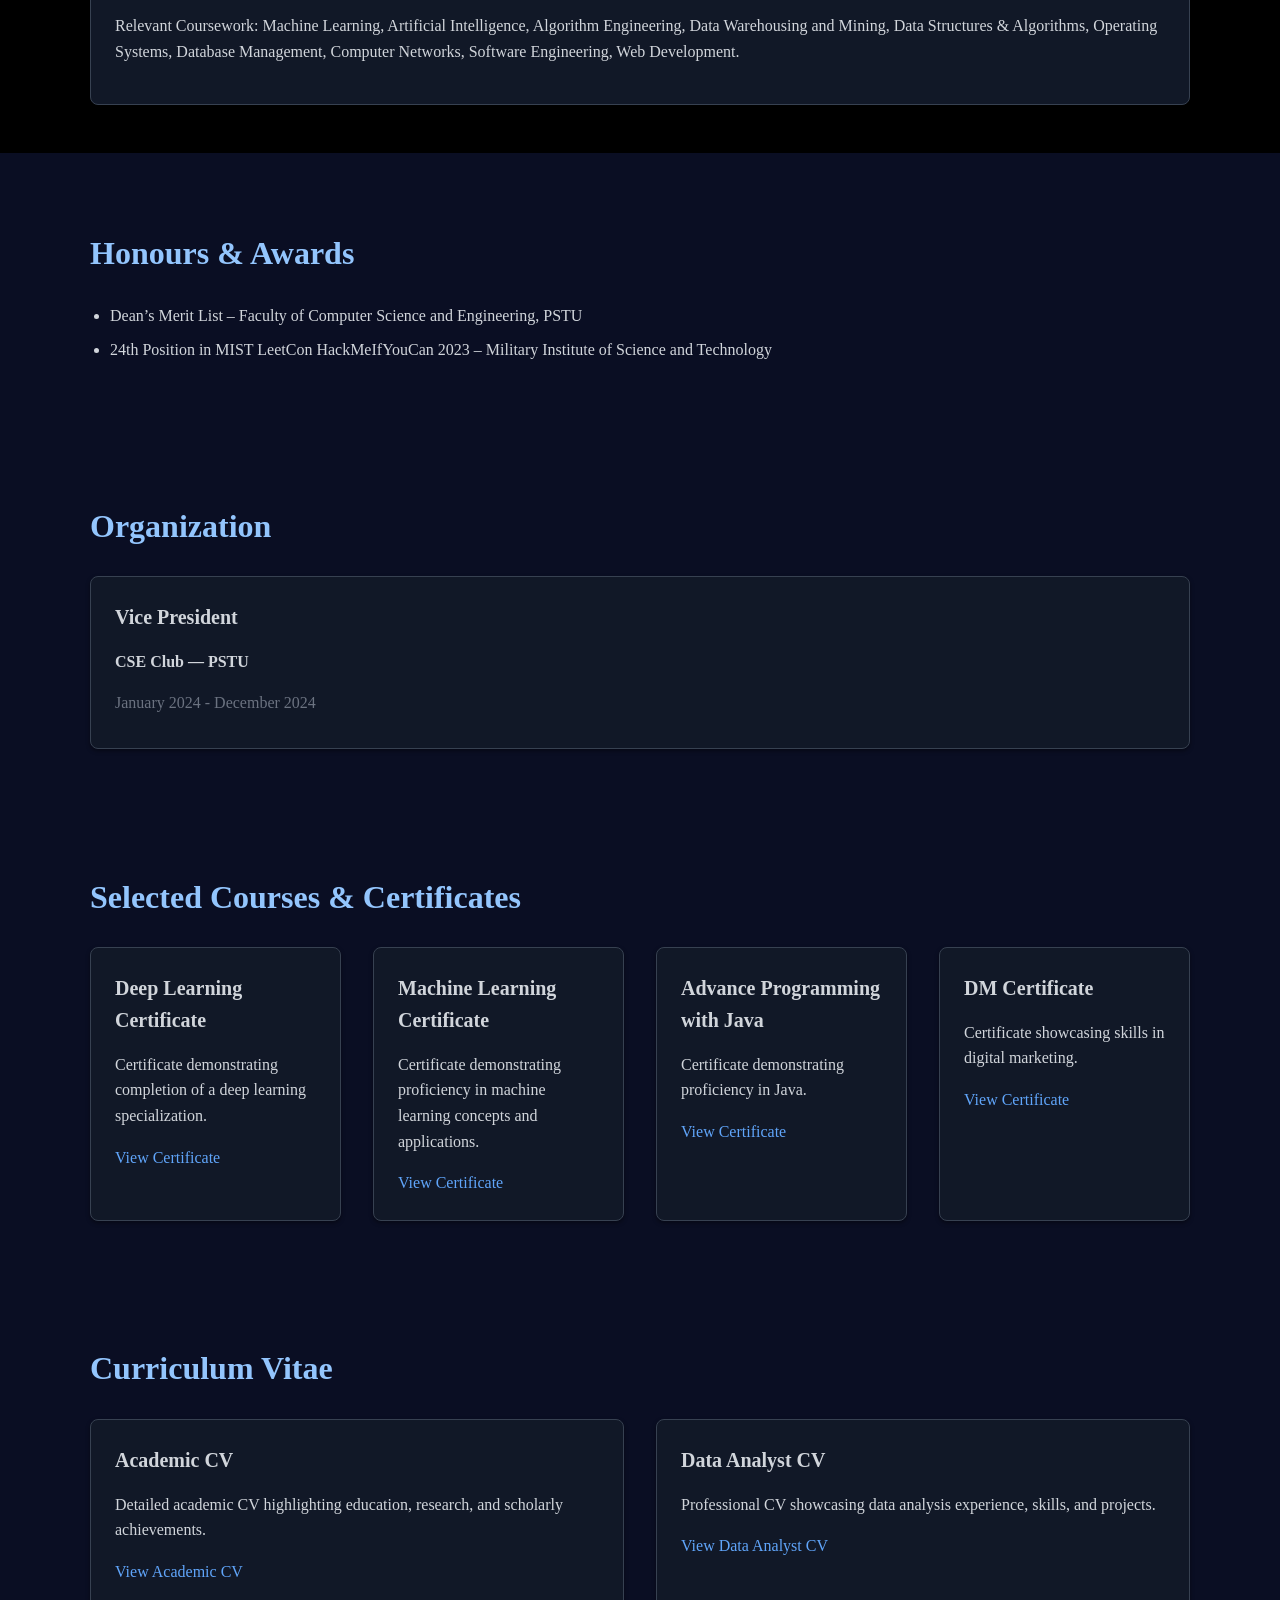
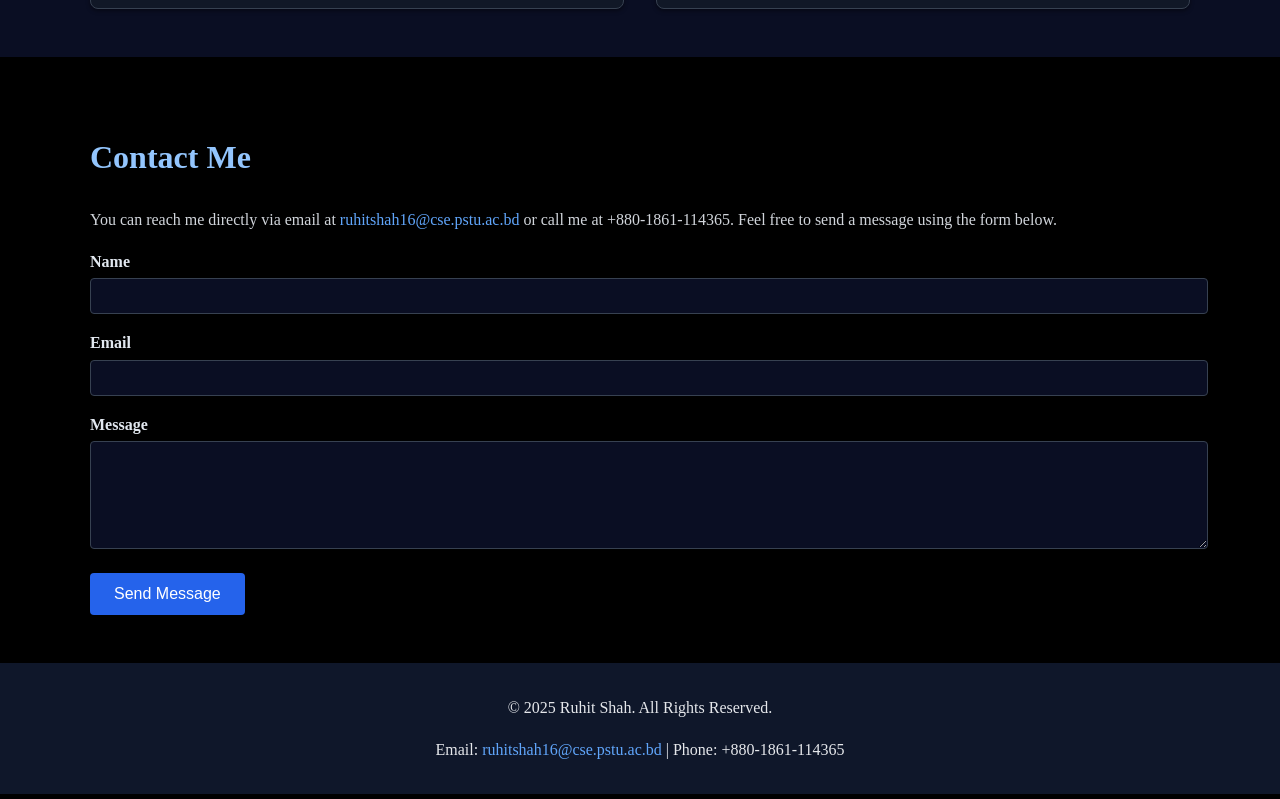
==== commit 5af0402f: "Update index.html" ====
--- a/index.html
+++ b/index.html
@@ -14,7 +14,6 @@
       <h1>Ruhit Shah</h1>
       <p class="subtitle">AI Engineer &nbsp;|&nbsp; Data Scientist &nbsp;|&nbsp; ML Engineer</p>
       <div class="links">
-        <a href="mailto:ruhitshah16@cse.pstu.ac.bd">Email</a>
         <a href="https://github.com/ruhitshah" target="_blank">GitHub</a>
         <!-- Replace with your LinkedIn URL if available -->
         <a href="https://www.linkedin.com/in/ruhit-shah-898071294/" target="_blank">LinkedIn</a>
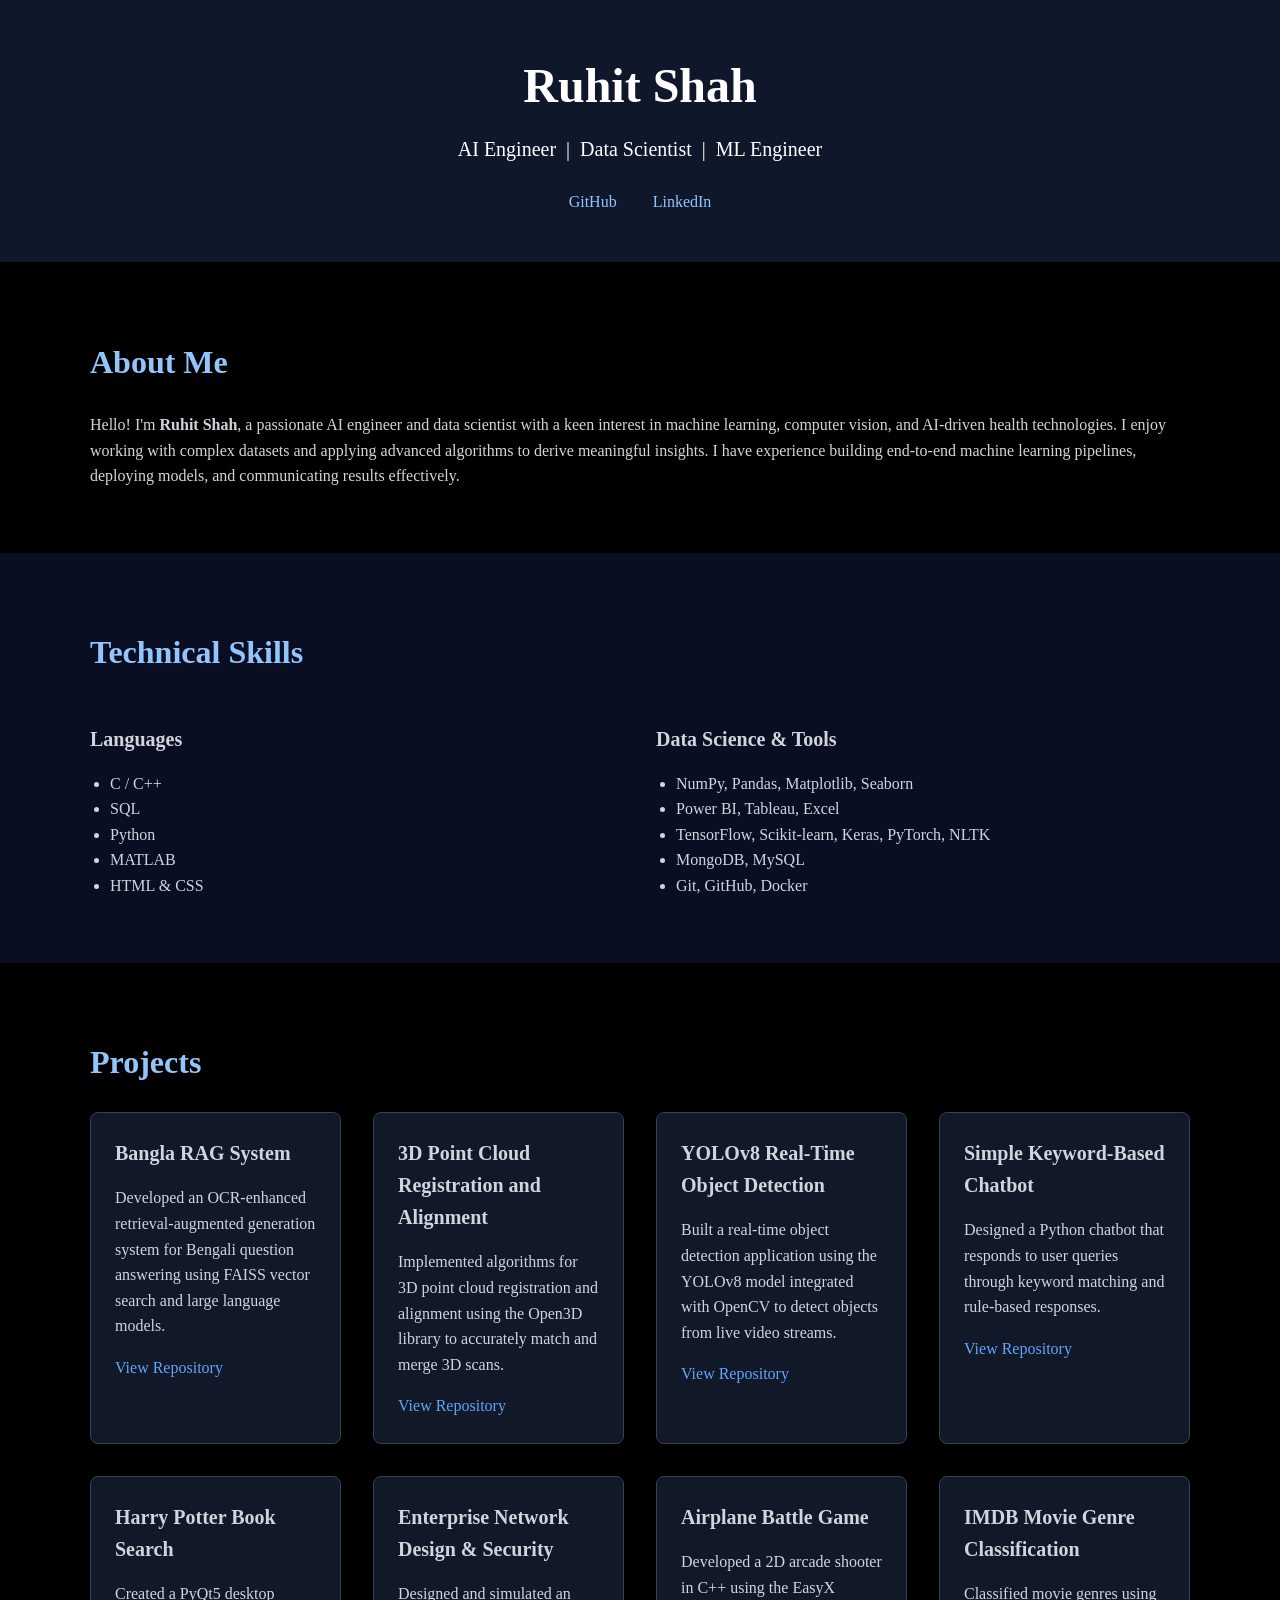
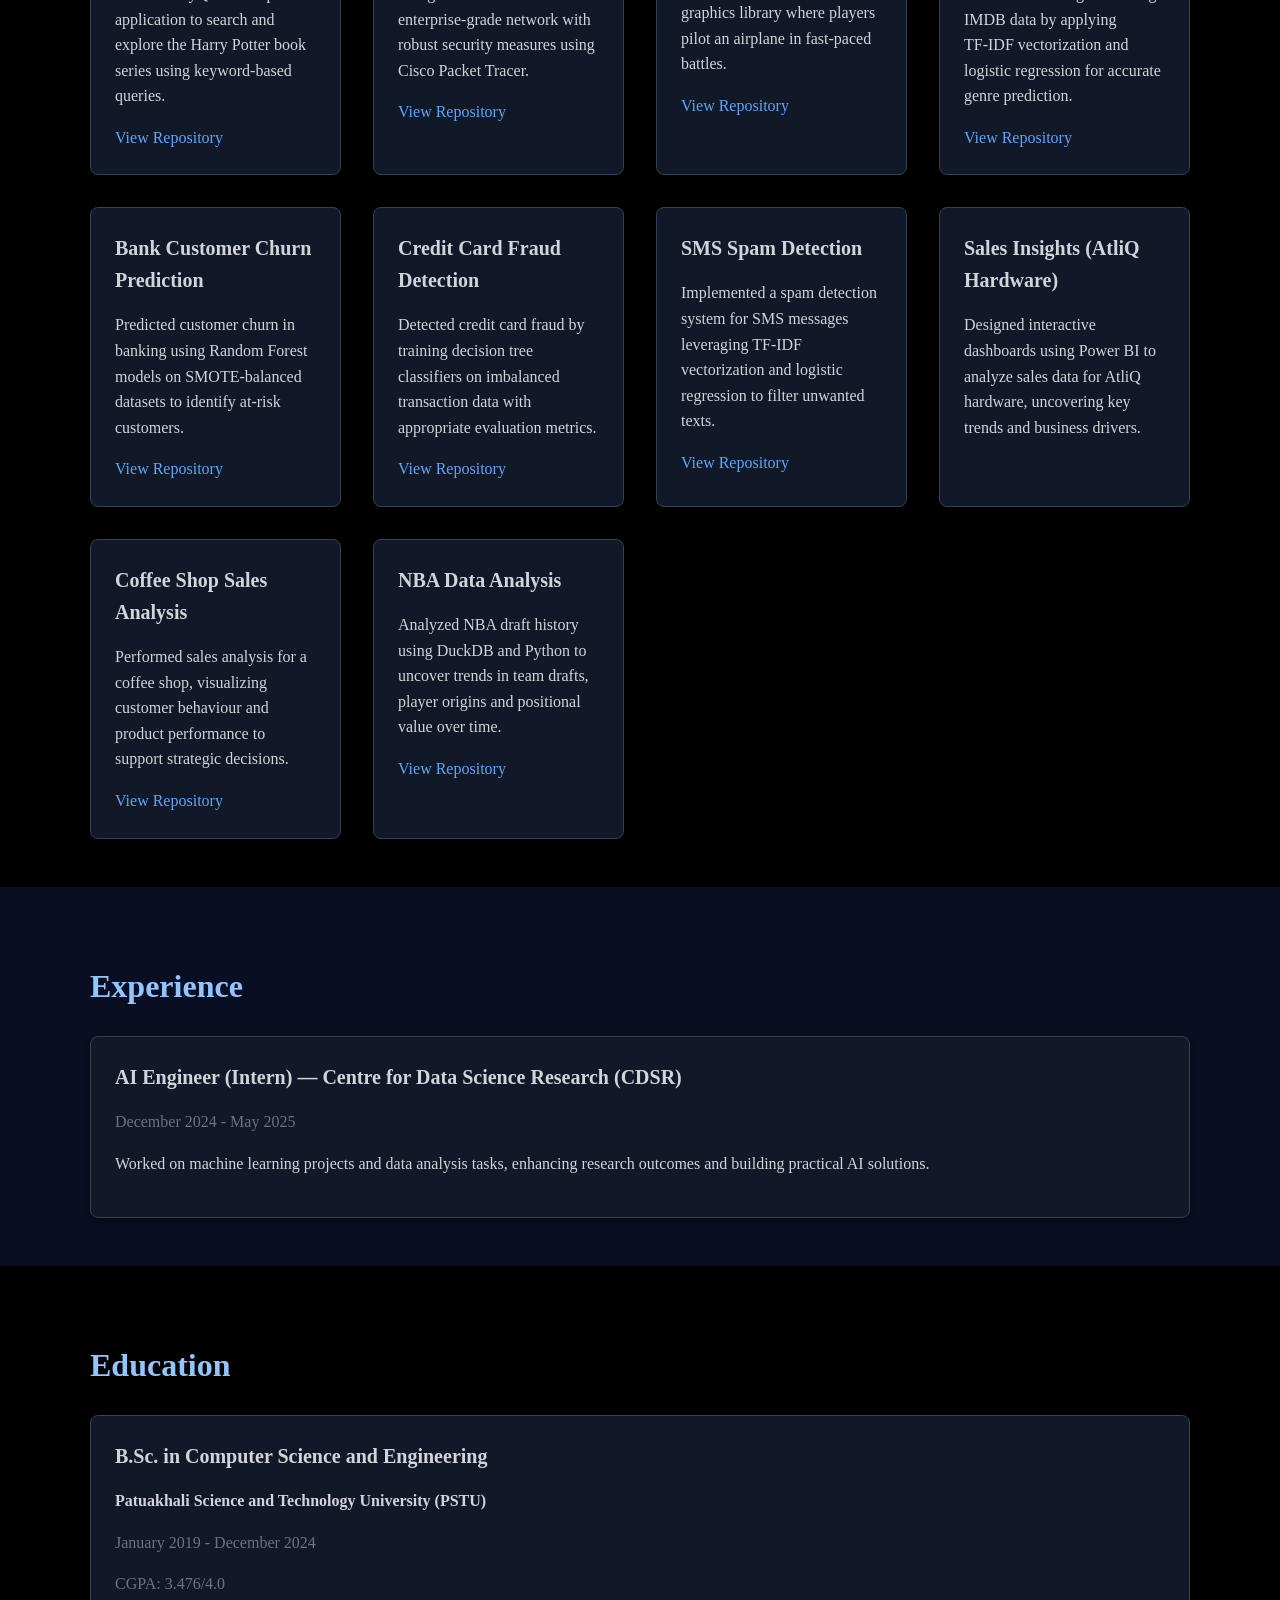
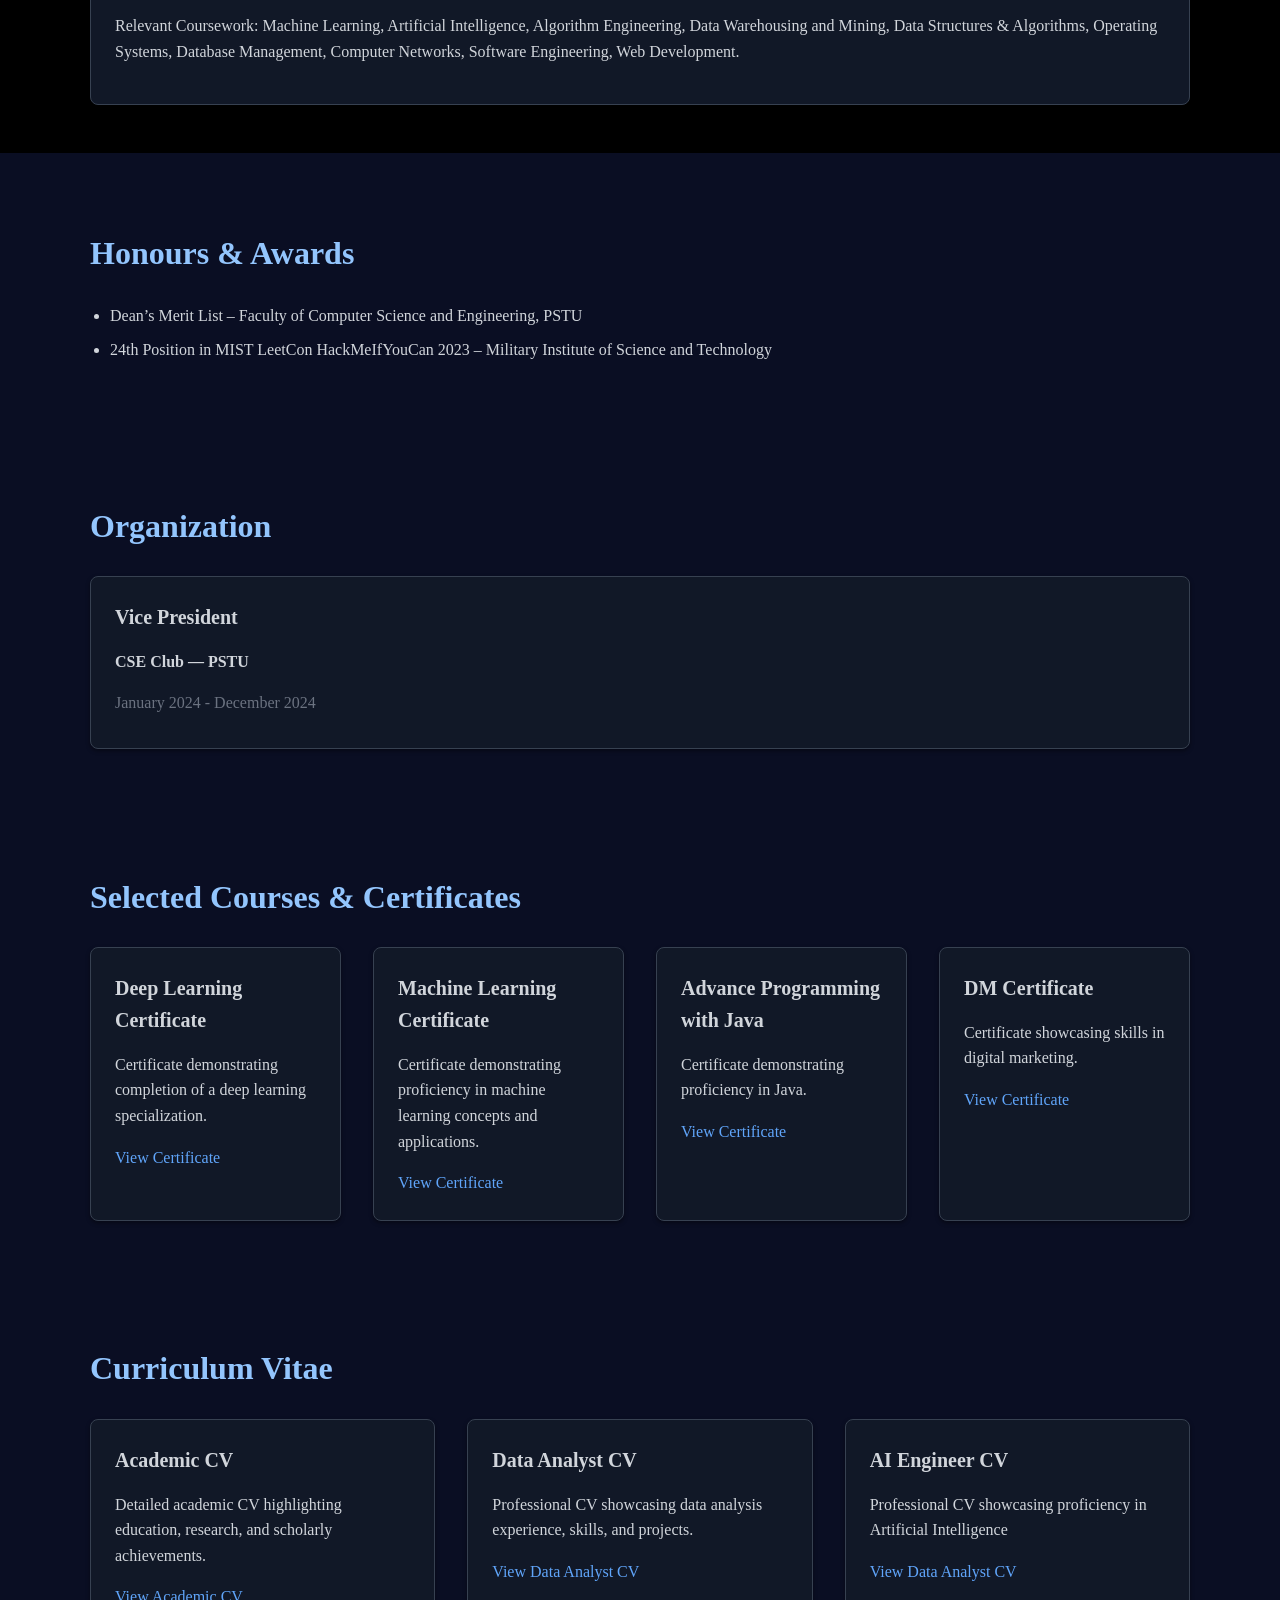
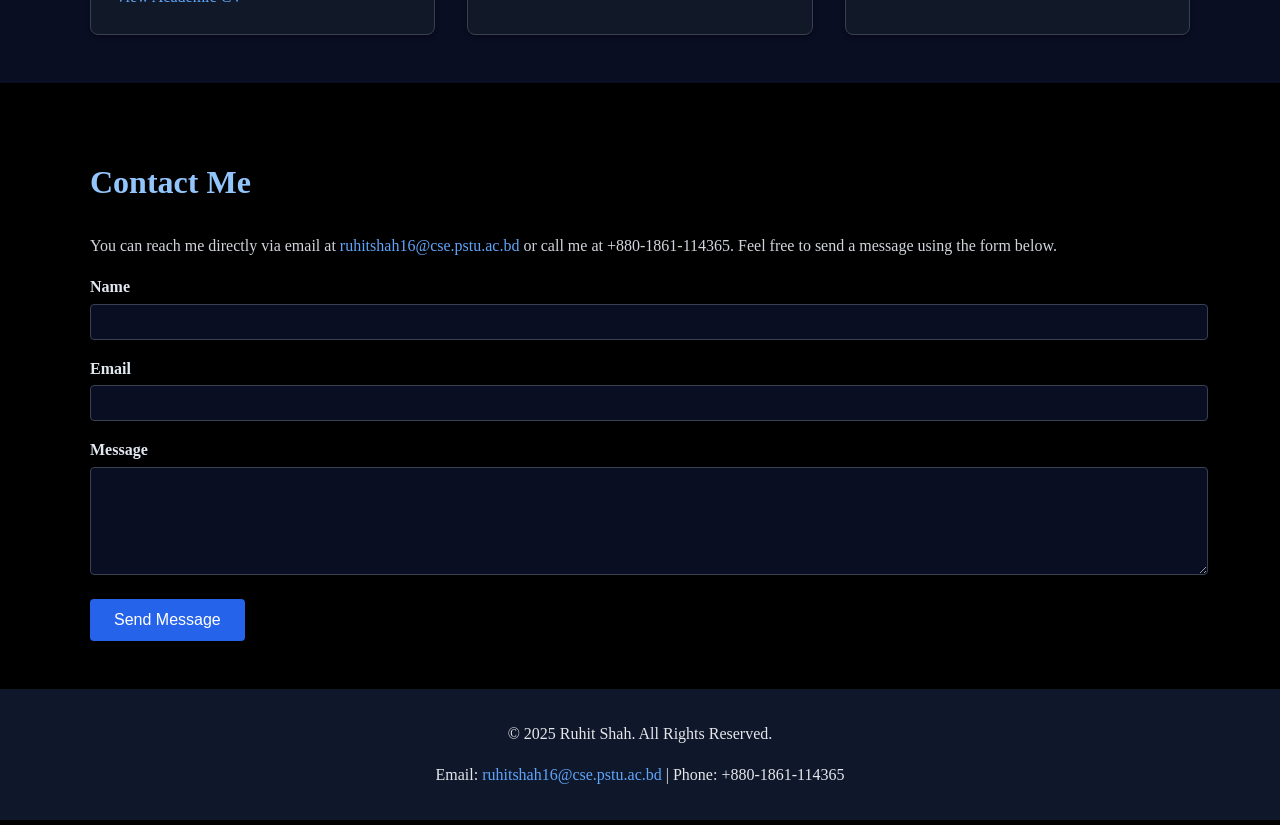
==== commit 6996a98b: "Update index.html" ====
--- a/index.html
+++ b/index.html
@@ -251,6 +251,11 @@
           <p>Professional CV showcasing data analysis experience, skills, and projects.</p>
           <a href="data_analyst_cv.pdf" target="_blank">View Data Analyst CV</a>
         </div>
+        <div class="project-card">
+          <h3>AI Engineer CV</h3>
+          <p>Professional CV showcasing proficiency in Artificial Intelligence</p>
+          <a href="" target="_blank">View Data Analyst CV</a>
+        </div>
       </div>
     </div>
   </section>
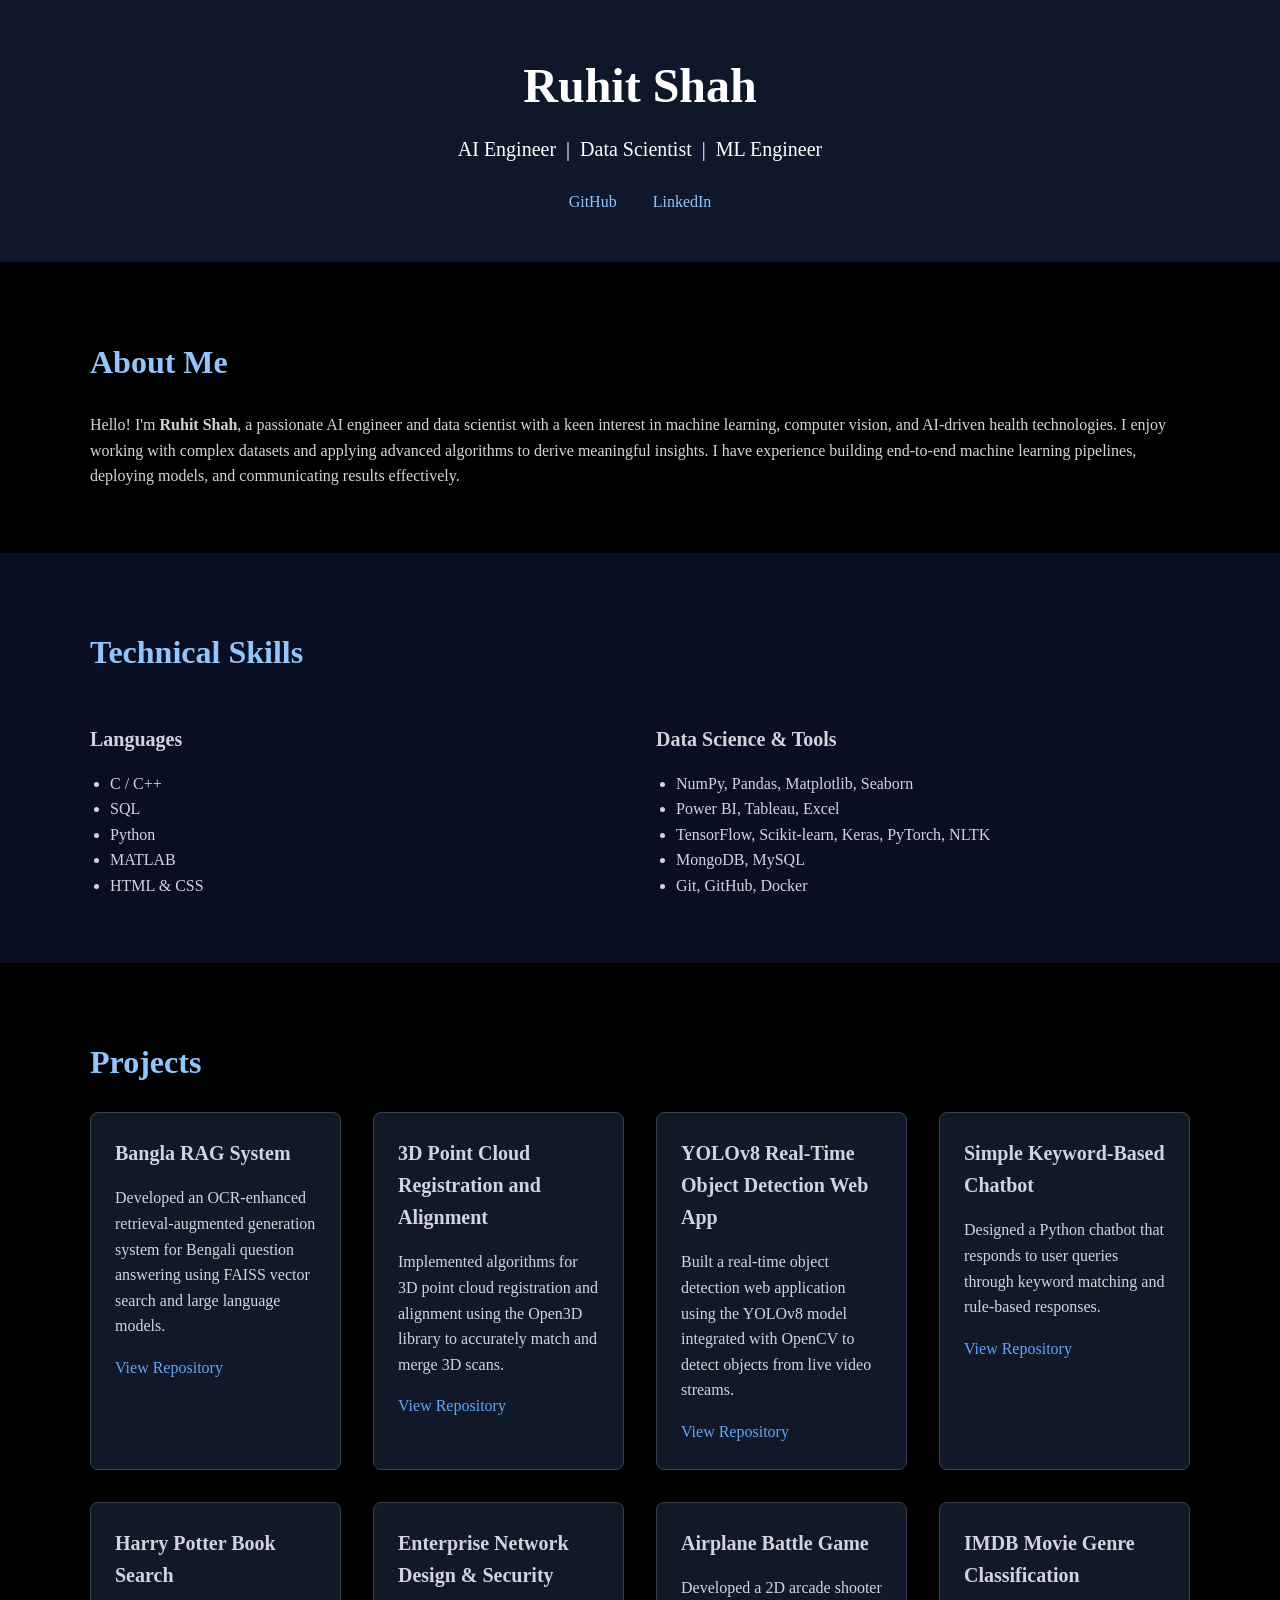
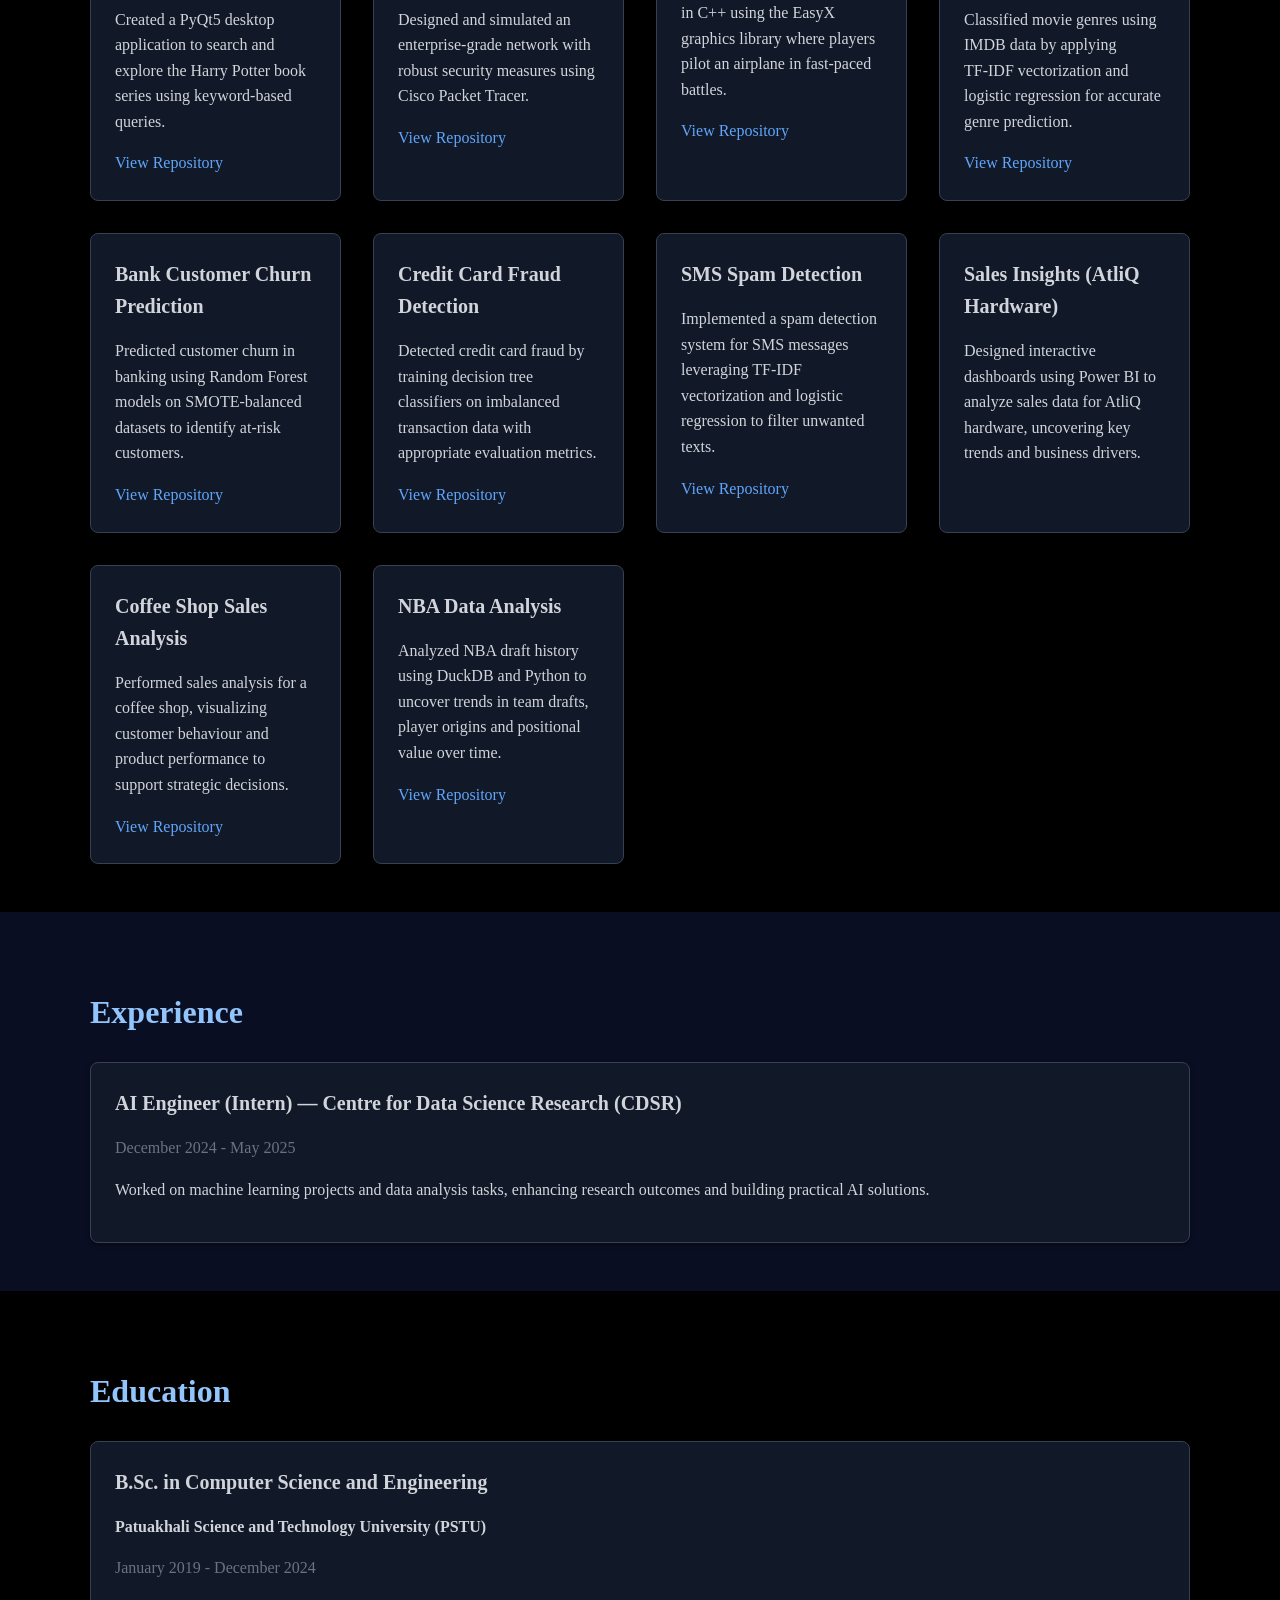
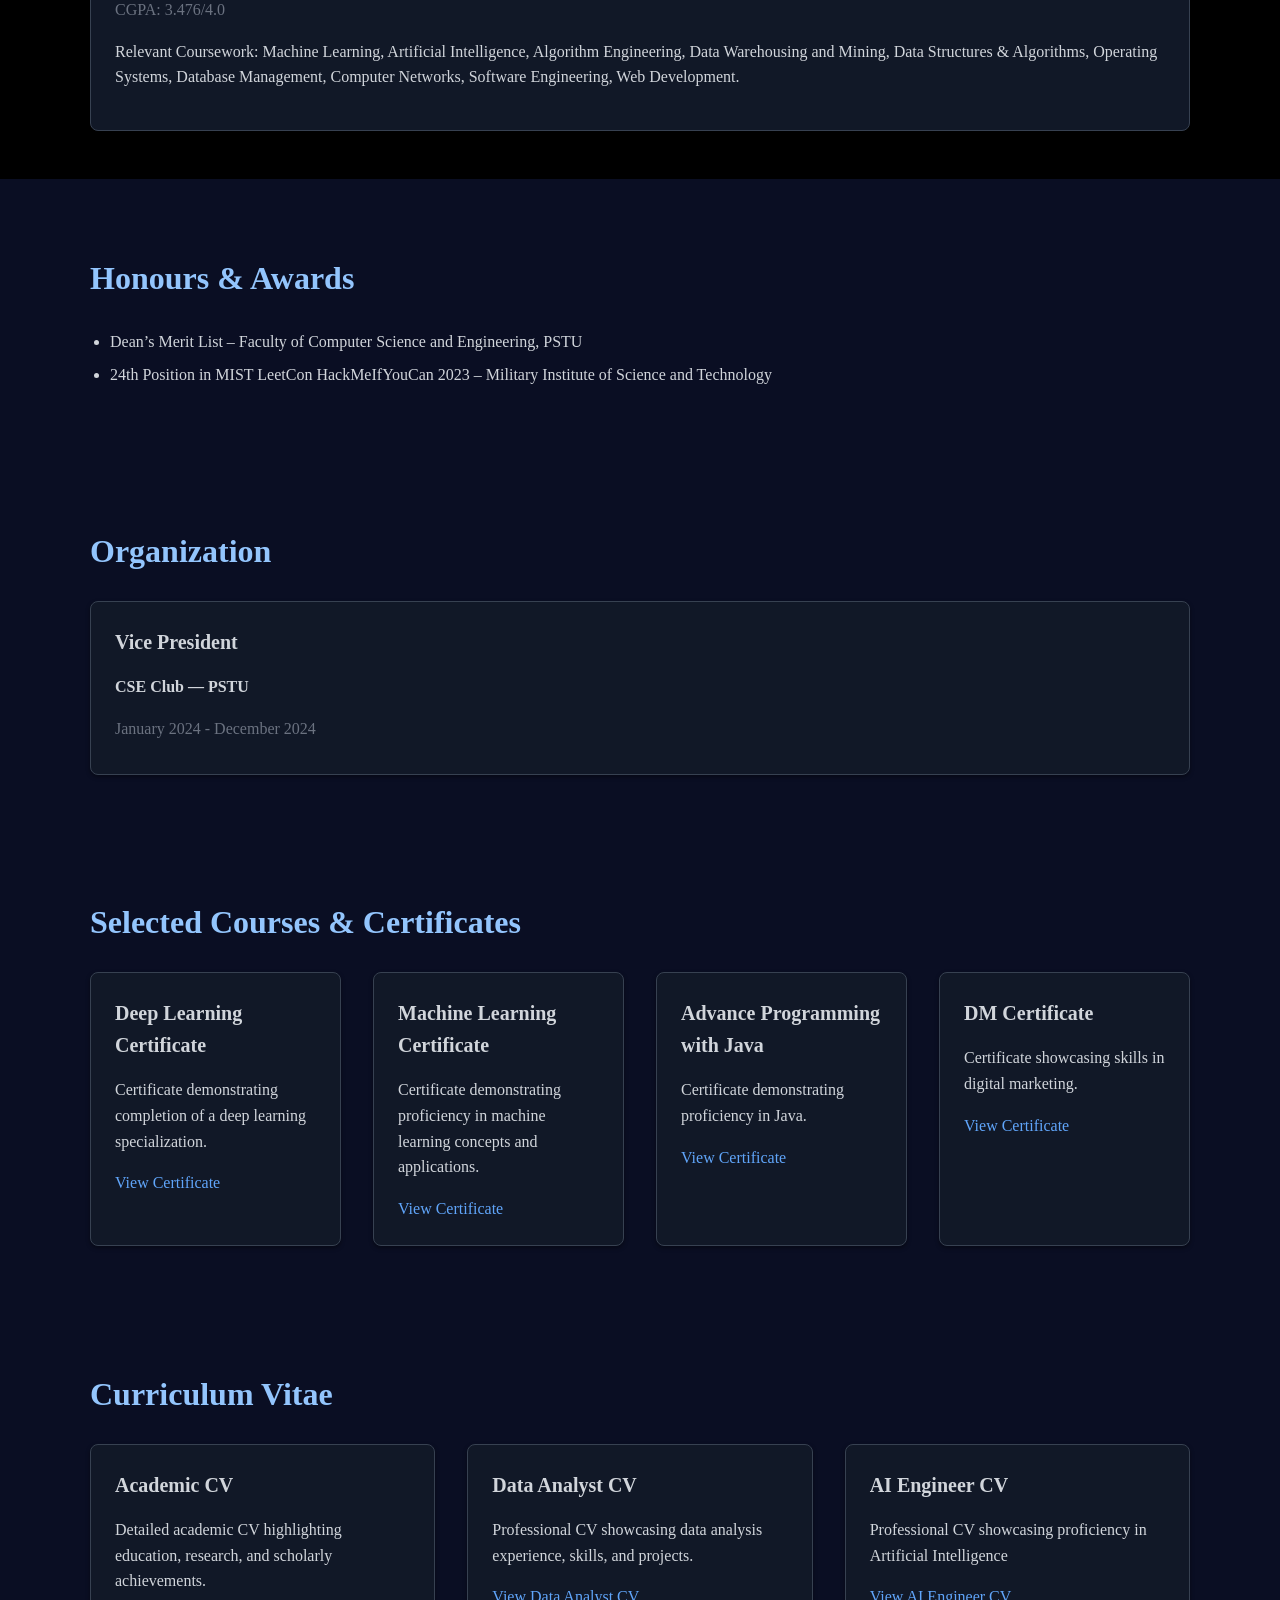
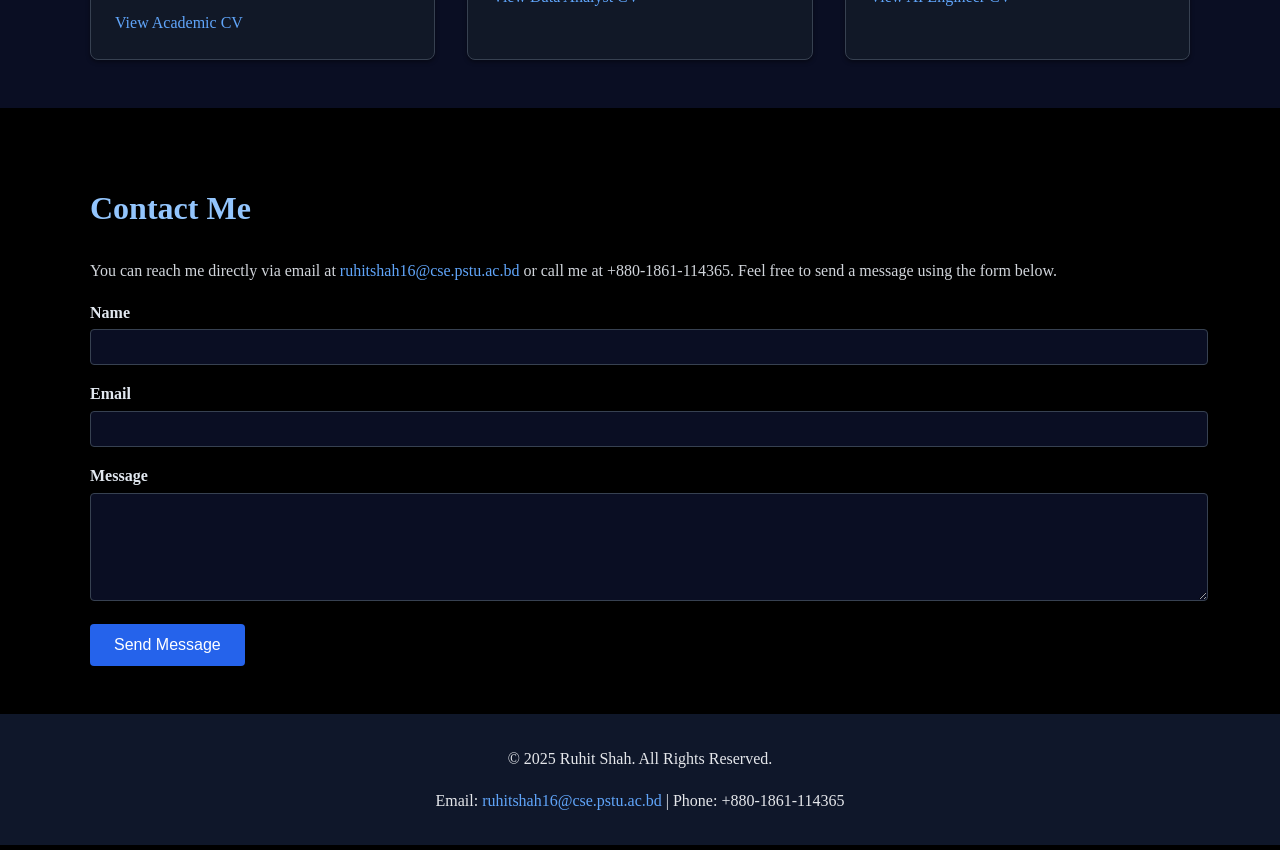
==== commit e1d3d852: "Update index.html" ====
--- a/index.html
+++ b/index.html
@@ -82,9 +82,9 @@
         </div>
         <!-- 3. YOLOv8 Real‑Time Object Detection with OpenCV -->
         <div class="project-card">
-          <h3>YOLOv8 Real‑Time Object Detection</h3>
-          <p>Built a real‑time object detection application using the YOLOv8 model integrated with OpenCV to detect objects from live video streams.</p>
-          <a href="https://github.com/ruhitshah/Machine_Learning_Projects/tree/main/RealTimeObjectDetection" target="_blank">View Repository</a>
+          <h3>YOLOv8 Real-Time Object Detection Web App</h3>
+          <p>Built a real‑time object detection web application using the YOLOv8 model integrated with OpenCV to detect objects from live video streams.</p>
+          <a href="https://github.com/ruhitshah/Web_Application_for_Real_Time_Object_Detection" target="_blank">View Repository</a>
         </div>
         <!-- 4. Simple Keyword‑Based Chatbot in Python -->
         <div class="project-card">
@@ -254,7 +254,7 @@
         <div class="project-card">
           <h3>AI Engineer CV</h3>
           <p>Professional CV showcasing proficiency in Artificial Intelligence</p>
-          <a href="" target="_blank">View Data Analyst CV</a>
+          <a href="Ruhit_AI_Engineer.pdf" target="_blank">View AI Engineer CV</a>
         </div>
       </div>
     </div>
